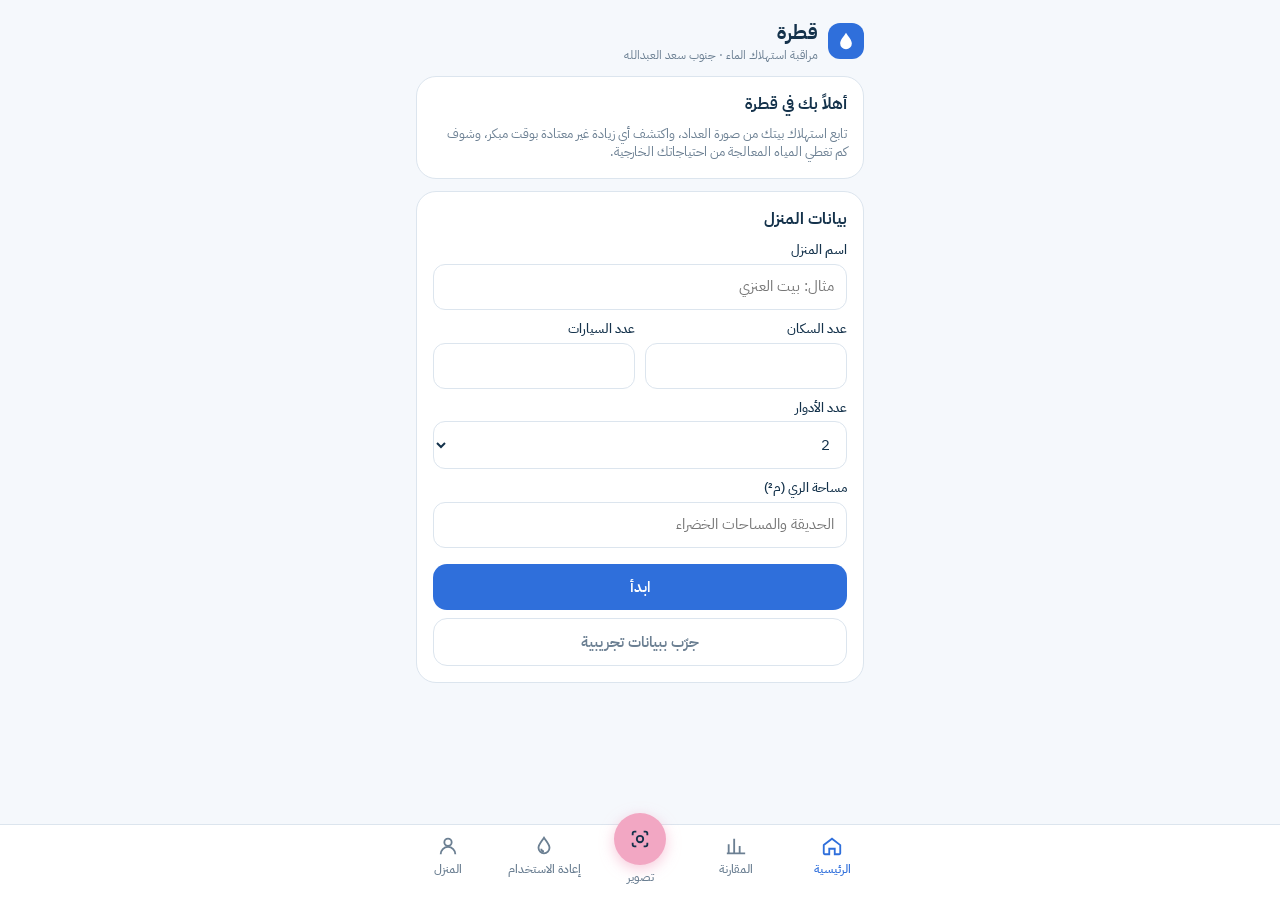
==== qatra/index.html @ 17c4e424 "Add Qatra water monitor app (Arabic, on-device meter reading) Co-Authored-By: Claude Opus 5.5 <norep" ====
<!DOCTYPE html>
<html lang="ar" dir="rtl">
<head>
<meta charset="utf-8">
<meta name="viewport" content="width=device-width, initial-scale=1, viewport-fit=cover">
<title>قطرة</title><meta name="apple-mobile-web-app-capable" content="yes"><meta name="mobile-web-app-capable" content="yes"><meta name="apple-mobile-web-app-title" content="قطرة"><meta name="apple-mobile-web-app-status-bar-style" content="default"><meta name="theme-color" content="#F5F8FC"><link rel="apple-touch-icon" href="icon.png"><link rel="icon" href="icon.png">
<link rel="preconnect" href="https://fonts.googleapis.com">
<link href="https://fonts.googleapis.com/css2?family=IBM+Plex+Sans+Arabic:wght@400;500;600;700&display=swap" rel="stylesheet">
<style>
:root{--bg:#F5F8FC;--card:#fff;--navy:#14324B;--muted:#6B7F92;--line:#DCE5EE;--blue:#2F6FDB;--cyan:#4FC3DC;--grey:#9AA6B2;--purple:#8E6BD8;--pink:#F2A7C3;--green:#3FA672;--amber:#E8913A;--red:#D9534F}
*{box-sizing:border-box;margin:0;padding:0}
body{font-family:'IBM Plex Sans Arabic',system-ui,sans-serif;background:var(--bg);color:var(--navy);font-size:15px;line-height:1.45}
h1,h2,h3,.big{font-family:'IBM Plex Sans Arabic',sans-serif;font-weight:700}
.app{max-width:480px;margin:0 auto;min-height:100vh;padding:env(safe-area-inset-top) 16px calc(96px + env(safe-area-inset-bottom))}
header{display:flex;align-items:center;gap:10px;padding:18px 0 12px}
.logo{width:36px;height:36px;border-radius:12px;background:var(--blue);display:grid;place-items:center}
header h1{font-size:20px}header small{display:block;color:var(--muted);font-weight:400;font-size:12px}
.card{background:var(--card);border:1px solid var(--line);border-radius:20px;padding:16px;margin-bottom:12px}
.card h2{font-size:16px;margin-bottom:8px}
.muted{color:var(--muted)}.small{font-size:13px}.tiny{font-size:12px}
.row{display:flex;gap:10px;align-items:center}.between{justify-content:space-between}
.grid2{display:grid;grid-template-columns:1fr 1fr;gap:10px}
.stat{background:var(--bg);border-radius:14px;padding:12px}.stat .big{font-size:22px}
label{display:block;font-size:13px;font-weight:500;margin:10px 0 4px}
input,select{width:100%;padding:11px 12px;border:1px solid var(--line);border-radius:12px;font:inherit;background:#fff;color:var(--navy)}
input:focus{outline:2px solid var(--blue);border-color:transparent}
.btn{display:inline-flex;align-items:center;justify-content:center;gap:8px;border:0;border-radius:14px;padding:12px 16px;font:600 15px 'IBM Plex Sans Arabic';cursor:pointer;background:var(--blue);color:#fff;width:100%}
.btn.sec{background:#E9F0FB;color:var(--blue)}.btn.ghost{background:transparent;color:var(--muted);border:1px solid var(--line)}
.btn.pink{background:var(--pink);color:var(--navy)}
.btn:disabled{opacity:.5;cursor:default}
.pill{display:inline-block;padding:4px 10px;border-radius:999px;font-size:12px;font-weight:600}
.dot{width:12px;height:12px;border-radius:50%;display:inline-block}
nav{position:fixed;bottom:0;left:0;right:0;background:#fff;border-top:1px solid var(--line);display:flex;justify-content:center}
nav .in{display:flex;max-width:480px;width:100%}
nav button{flex:1;border:0;background:none;padding:10px 0 calc(14px + env(safe-area-inset-bottom));font:500 12px 'IBM Plex Sans Arabic';color:var(--muted);cursor:pointer;display:flex;flex-direction:column;align-items:center;gap:3px}
nav button.on{color:var(--blue)}nav svg{width:22px;height:22px}
.scanbtn{width:52px;height:52px;margin-top:-22px;border-radius:50%;background:var(--pink);display:grid;place-items:center;box-shadow:0 4px 14px rgba(242,167,195,.6)}
.preview{width:100%;border-radius:16px;max-height:320px;object-fit:contain;background:#1F2A36}
.drop{border:2px dashed var(--line);border-radius:18px;padding:28px 16px;text-align:center;cursor:pointer;display:block}
.alert{border-radius:16px;padding:12px 14px;margin-bottom:10px;font-size:14px}
.alert.amber{background:#FDF1E4;color:#8A4B12}.alert.blue{background:#E9F0FB;color:#1D4E9E}.alert.green{background:#E6F5EC;color:#1F6B44}.alert.red{background:#FBE7E6;color:#8E2A27}
table{width:100%;border-collapse:collapse;font-size:14px}td,th{padding:8px 4px;border-bottom:1px solid var(--line);text-align:left}th{font-size:12px;color:var(--muted);font-weight:500}
.bar{height:12px;border-radius:999px;background:var(--line);overflow:hidden}.bar>i{display:block;height:100%;background:var(--purple)}
.spin{width:18px;height:18px;border:3px solid rgba(255,255,255,.4);border-top-color:#fff;border-radius:50%;animation:s 1s linear infinite}@keyframes s{to{transform:rotate(360deg)}}
.hide{display:none!important}
.modal{position:fixed;inset:0;background:rgba(20,50,75,.35);display:grid;place-items:center;padding:20px;z-index:9}
.modal .card{max-width:420px;width:100%}
.digits{font:700 34px Poppins;letter-spacing:2px}
.tag{font-size:11px;font-weight:600;color:var(--purple);background:#F1ECFB;padding:2px 8px;border-radius:999px}
</style>
</head>
<body>
<div class="app">
  <header>
    <div class="logo"><svg width="20" height="20" viewBox="0 0 24 24"><path d="M12 2C9 7 5 10.5 5 15a7 7 0 0 0 14 0c0-4.5-4-8-7-13z" fill="#fff"/></svg></div>
    <h1>قطرة<small>مراقبة استهلاك الماء · جنوب سعد العبدالله</small></h1>
    
  </header>
  <main id="view"></main>
</div>
<nav><div class="in">
  <button data-v="home"><svg viewBox="0 0 24 24" fill="none" stroke="currentColor" stroke-width="2"><path d="M3 11l9-7 9 7v9a1 1 0 0 1-1 1h-5v-6H9v6H4a1 1 0 0 1-1-1z"/></svg>الرئيسية</button>
  <button data-v="compare"><svg viewBox="0 0 24 24" fill="none" stroke="currentColor" stroke-width="2"><path d="M4 20V10M10 20V4M16 20v-8M22 20H2"/></svg>المقارنة</button>
  <button data-v="scan"><span class="scanbtn"><svg viewBox="0 0 24 24" fill="none" stroke="#14324B" stroke-width="2"><path d="M4 8V6a2 2 0 0 1 2-2h2M16 4h2a2 2 0 0 1 2 2v2M20 16v2a2 2 0 0 1-2 2h-2M8 20H6a2 2 0 0 1-2-2v-2"/><circle cx="12" cy="12" r="3.5"/></svg></span>تصوير</button>
  <button data-v="reuse"><svg viewBox="0 0 24 24" fill="none" stroke="currentColor" stroke-width="2"><path d="M12 3c-3 4.5-6 7.5-6 11a6 6 0 0 0 12 0c0-3.5-3-6.5-6-11z"/><path d="M9 15a3 3 0 0 0 3 3"/></svg>إعادة الاستخدام</button>
  <button data-v="settings"><svg viewBox="0 0 24 24" fill="none" stroke="currentColor" stroke-width="2"><circle cx="12" cy="8" r="4"/><path d="M4 21a8 8 0 0 1 16 0"/></svg>المنزل</button>
</div></nav>
<div id="modal" class="modal hide"></div>

<script>
/* ---------- state ---------- */
const DEFAULT = {
  profile:null,
  readings:[],            // {id,date:'YYYY-MM-DD',value:m3,source:'ai'|'manual',ai:number|null}
  tariff:{tiers:[]},      // [{upTo:m3|null, rate:KD per m3}] — must be confirmed from MEW
  reuse:{greyLpd:60, condLpd:20, irrLm2:5, washesWk:2, washL:150, tapsLpd:20}, // placeholders: replace with design values
  remindDay:1
};
let S = JSON.parse(JSON.stringify(DEFAULT));
let db=null, uid=null, view='home', pending=null, sampleFn=null, aiImages=false;

const $=s=>document.querySelector(s);
const esc=s=>String(s??'').replace(/[&<>"']/g,c=>({'&':'&amp;','<':'&lt;','>':'&gt;','"':'&quot;',"'":'&#39;'}[c]));
const fmt=(n,d=1)=>Number(n).toLocaleString('en-US',{maximumFractionDigits:d,minimumFractionDigits:0});
const today=()=>new Date().toISOString().slice(0,10);
const days=(a,b)=>Math.max(1,Math.round((new Date(b)-new Date(a))/864e5));
const monthName=d=>new Date(d+'T00:00').toLocaleString('ar-KW-u-nu-latn',{month:'short'});

function loadLocal(){try{const x=localStorage.getItem('qatra_ar');if(x)S=Object.assign(JSON.parse(JSON.stringify(DEFAULT)),JSON.parse(x));}catch(e){}}
let saveT=null;
function save(){
  try{localStorage.setItem('qatra_ar',JSON.stringify(S));}catch(e){}
  if(db&&uid){clearTimeout(saveT);saveT=setTimeout(()=>{db.collection('data/users/'+uid).doc('qatra').set({json:JSON.stringify(S),updated:Date.now()}).catch(()=>{});},400);}
}

/* ---------- calculations ---------- */
function sorted(){return [...S.readings].sort((a,b)=>a.date.localeCompare(b.date)||a.value-b.value);}
function periods(){
  const r=sorted(),out=[];
  for(let i=1;i<r.length;i++){const use=r[i].value-r[i-1].value,d=days(r[i-1].date,r[i].date);
    out.push({from:r[i-1].date,to:r[i].date,use,days:d,lpd:use*1000/d});}
  return out;
}
function monthly(){
  const m={};for(const p of periods()){const k=p.to.slice(0,7);m[k]=(m[k]||0)+p.use;}
  return Object.entries(m).sort().map(([k,v])=>({month:k,use:v}));
}
function status(){
  const p=periods();if(p.length<2)return {c:'grey',label:'أضف قراءات أكثر',col:'var(--grey)'};
  const last=p[p.length-1],prev=p.slice(0,-1),avg=prev.reduce((s,x)=>s+x.lpd,0)/prev.length;
  const ratio=last.lpd/avg;
  if(ratio<=1.1)return {c:'green',label:'طبيعي',col:'var(--green)',ratio,avg,last};
  if(ratio<=1.3)return {c:'amber',label:'أعلى من المعتاد',col:'var(--amber)',ratio,avg,last};
  return {c:'red',label:'زيادة غير معتادة',col:'var(--red)',ratio,avg,last};
}
function bill(m3){
  const t=S.tariff.tiers.filter(x=>x.rate>0);if(!t.length||!(m3>0))return null;
  let left=m3,prevCap=0,total=0;
  for(const x of t){const cap=x.upTo>0?x.upTo:Infinity,band=Math.min(left,cap-prevCap);if(band>0){total+=band*x.rate;left-=band;}prevCap=cap;if(left<=0)break;}
  return total;
}
function reuseCalc(){
  const p=S.profile||{},R=S.reuse,res=+p.residents||0,area=+p.irrArea||0,cars=+p.cars||0;
  const supply=res*R.greyLpd+R.condLpd;
  const irr=area*R.irrLm2, wash=cars*R.washesWk*R.washL/7, taps=R.tapsLpd;
  const demand=irr+wash+taps;
  return {supply,irr,wash,taps,demand,share:demand?Math.min(1,supply/demand):0};
}

/* ---------- views ---------- */
function render(){
  document.querySelectorAll('nav button').forEach(b=>b.classList.toggle('on',b.dataset.v===view));
  if(!S.profile&&view!=='settings'){view='onboard';}
  ({onboard,home,history,scan,reuse,settings,compare})[view]();
  window.scrollTo(0,0);
}
function go(v){view=v;render();}

function onboard(){
  $('#view').innerHTML=`
  <div class="card"><h2>أهلاً بك في قطرة</h2>
  <p class="muted small">تابع استهلاك بيتك من صورة العداد، واكتشف أي زيادة غير معتادة بوقت مبكر، وشوف كم تغطي المياه المعالجة من احتياجاتك الخارجية.</p></div>
  <form class="card" id="f"><h2>بيانات المنزل</h2>${profileFields({})}
  <button class="btn" style="margin-top:16px">ابدأ</button>
  <button type="button" class="btn ghost" id="demo" style="margin-top:8px">جرّب ببيانات تجريبية</button></form>`;
  $('#f').onsubmit=e=>{e.preventDefault();S.profile=readProfile();save();go('home');};
  $('#demo').onclick=loadDemo;
}
function profileFields(p){return `
  <label>اسم المنزل</label><input name="name" value="${esc(p.name||'')}" placeholder="مثال: بيت العنزي" required>
  <div class="grid2"><div><label>عدد السكان</label><input name="residents" type="number" min="1" value="${esc(p.residents||'')}" required></div>
  <div><label>عدد السيارات</label><input name="cars" type="number" min="0" value="${esc(p.cars??'')}"></div></div>
  <label>عدد الأدوار</label><select name="floors">${[1,2,3,4].map(n=>`<option value="${n}" ${(+p.floors||2)===n?'selected':''}>${n===4?'4 أو أكثر':n}</option>`).join('')}</select>
  <label>مساحة الري (م²)</label><input name="irrArea" type="number" min="0" value="${esc(p.irrArea||'')}" placeholder="الحديقة والمساحات الخضراء">`;}
function readProfile(){const f=new FormData($('#f'));return {name:f.get('name').trim(),residents:+f.get('residents')||1,cars:+f.get('cars')||0,irrArea:+f.get('irrArea')||0,floors:+f.get('floors')||2};}

function chart(data){
  if(!data.length)return '<p class="muted small">لا توجد بيانات شهرية بعد.</p>';
  const d=data.slice(-6),max=Math.max(...d.map(x=>x.use))*1.15||1,W=320,H=150,bw=W/d.length;
  const st=status();
  return `<svg viewBox="0 0 ${W} ${H+28}" width="100%">${d.map((x,i)=>{const h=Math.max(2,x.use/max*H),last=i===d.length-1;
    return `<rect x="${i*bw+bw*.2}" y="${H-h}" width="${bw*.6}" height="${h}" rx="7" fill="${last&&st.col?st.col:'#9DBAEB'}"/>
    <text x="${i*bw+bw/2}" y="${H-h-6}" font-size="11" text-anchor="middle" fill="#14324B" font-family="Inter">${fmt(x.use,1)}</text>
    <text x="${i*bw+bw/2}" y="${H+18}" font-size="11" text-anchor="middle" fill="#6B7F92" font-family="IBM Plex Sans Arabic">${monthName(x.month+'-01')}</text>`}).join('')}</svg>`;
}

function alerts(){
  const out=[],st=status(),r=sorted();
  if(st.c==='red'||st.c==='amber')out.push(`<div class="alert ${st.c==='red'?'red':'amber'}"><b>${st.label}:</b> معدل آخر فترة ${fmt(st.last.lpd,0)} لتر/يوم، أعلى بـ ${fmt((st.ratio-1)*100,0)}% من معدلك المعتاد ${fmt(st.avg,0)} لتر/يوم. هذا ممكن يدل على تسريب لكنه لا يؤكده. افحص الحنفيات والتانكي وخط الحديقة.</div>`);
  if(r.length){const d=days(r[r.length-1].date,today());if(d>=30)out.push(`<div class="alert blue"><b>تذكير شهري:</b> آخر قراءة كانت قبل ${d} يوم. صوّر العداد عشان تستمر المتابعة.</div>`);}
  else out.push(`<div class="alert blue"><b>أول خطوة:</b> صوّر العداد لتسجيل قراءة البداية.</div>`);
  return out.join('');
}

function home(){
  const p=periods(),st=status(),m=monthly(),lastM=m[m.length-1],b=lastM?bill(lastM.use):null,res=S.profile.residents||1;
  const last=p[p.length-1];
  $('#view').innerHTML=`
  <p class="muted small" style="margin-bottom:8px">مرحباً، ${esc(S.profile.name)}</p>
  ${alerts()}
  <div class="card"><div class="row between"><h2>الفترة الحالية</h2><span class="pill" style="background:${st.col}22;color:${st.col}"><span class="dot" style="background:${st.col};width:8px;height:8px;margin-inline-end:6px"></span>${st.label}</span></div>
  <div class="grid2" style="margin-top:6px">
    <div class="stat"><div class="tiny muted">الاستهلاك</div><div class="big">${last?fmt(last.use,2):'–'} <span class="small">م³</span></div><div class="tiny muted">${last?last.days+' يوم':'يحتاج قراءتين'}</div></div>
    <div class="stat"><div class="tiny muted">للشخص / يوم</div><div class="big">${last?fmt(last.lpd/res,0):'–'} <span class="small">لتر</span></div><div class="tiny muted">${res} أفراد</div></div>
  </div></div>
  <div class="card"><h2>الاستهلاك الشهري (م³)</h2>${chart(m)}</div>
  <div class="card"><div class="row between"><h2>الفاتورة التقديرية</h2><span class="tag">تقديري</span></div>
  ${b!=null?`<div class="big" style="font-size:26px">${fmt(b,3)} د.ك</div><p class="tiny muted">لـ ${fmt(lastM.use,2)} م³ في ${monthName(lastM.month+'-01')}، حسب التعرفة اللي أدخلتها. الفاتورة الرسمية تصدر من وزارة الكهرباء والماء.</p>`
  :`<p class="small muted">أضف تعرفة وزارة الكهرباء والماء من صفحة المنزل عشان تشوف التقدير.</p>`}</div>
  ${compareCard()}
  <button class="btn pink" onclick="go('scan')">صوّر العداد</button>
  <button class="btn ghost" style="margin-top:8px" onclick="go('history')">كل القراءات</button>`;
}

/* ---------- comparison with similar homes ----------
   PEER DATA IS SIMULATED until real data (MEW records or app users) is connected.
   Replace peerHomes() with the real dataset: [{residents, floors, lpd}] (household litres/day). */
function rng(seed){let s=seed>>>0;return()=>{s=(s*1664525+1013904223)>>>0;return s/4294967296;};}
let _peers=null;
function peerHomes(){
  if(_peers)return _peers;const r=rng(2027),out=[];
  for(let res=1;res<=14;res++)for(let fl=1;fl<=4;fl++)for(let i=0;i<30;i++){
    const base=180+150*res+110*(fl-1);const z=Math.sqrt(-2*Math.log(r()+1e-9))*Math.cos(2*Math.PI*r());
    out.push({residents:res,floors:fl,lpd:base*Math.exp(0.28*z)});}
  return _peers=out;
}
function pctOf(arr,v){return arr.filter(x=>x<v).length/arr.length*100;}
function median(a){const s=[...a].sort((x,y)=>x-y);return s[Math.floor(s.length/2)];}
function compareData(){
  const p=periods();if(p.length<1)return null;
  const me=p[p.length-1].lpd,res=+S.profile.residents||1,fl=Math.min(4,+S.profile.floors||2);
  const resBand=x=>Math.abs(x.residents-res)<=(res>=8?1:0);
  const sim=peerHomes().filter(x=>resBand(x)&&x.floors===fl).map(x=>x.lpd);
  const all=peerHomes().map(x=>x.lpd);
  const pS=pctOf(sim,me),pA=pctOf(all,me),med=median(sim);
  let verdict,tone,why;
  if(pS<=60){tone='green';verdict='طبيعي لبيت مثل بيتك';
    why=pA>70?'استهلاككم يبين عالي بس بسبب عدد الأفراد والأدوار. مقارنة ببيوت بنفس حجمكم، أنتم ضمن الطبيعي.':'استهلاككم متماشي مع البيوت المشابهة.';}
  else if(pS<=85){tone='amber';verdict='أعلى شوي من البيوت المشابهة';why='البيوت اللي بنفس عدد الأفراد والأدوار تستهلك أقل بشوي. تغييرات بسيطة بالعادات أو أجهزة توفير تسد الفرق.';}
  else{tone='red';verdict='أعلى من أغلب البيوت المشابهة';why='عدد الأفراد ما يفسر هالشي: أغلب البيوت مثل بيتك تستهلك أقل. الزيادة غالباً من العادات أو الاستخدام الخارجي أو تسريب.';}
  return {me,res,fl,sim,all,pS,pA,med,verdict,tone,why,perPerson:me/res,medPerPerson:med/res};
}
function compareCard(){
  const c=compareData();
  if(!c)return `<div class="card"><h2>مقارنة بالبيوت المشابهة</h2><p class="small muted">أضف قراءتين عشان تقارن ببيوت مثل بيتك.</p></div>`;
  const col={green:'var(--green)',amber:'var(--amber)',red:'var(--red)'}[c.tone];
  return `<div class="card" onclick="go('compare')" style="cursor:pointer"><div class="row between"><h2>مقارنة بالبيوت المشابهة</h2><span class="tiny muted">‹</span></div>
  <div class="row" style="gap:12px"><div class="big" style="font-size:30px;color:${col}">${fmt(c.pS,0)}<span class="small">%</span></div>
  <div class="small"><b>${c.verdict}</b><br><span class="muted">ترتيبك المئوي بين بيوت فيها ${c.res} أفراد · ${c.fl===4?'4+':c.fl} أدوار</span></div></div></div>`;
}

const TIPS=[
 {k:'leak',t:'اختبار التسريب بالليل',d:'اقرأ العداد بعد ما ينام الكل، ومرة ثانية قبل ما أحد يستخدم الماي. إذا الرقم تغير، فيه تسريب بمكان ما.',dev:false,eff:'مجاني',save:'عالي إذا فيه تسريب'},
 {k:'leak',t:'اختبار الصبغة للسيفون',d:'حط كم قطرة صبغة طعام بخزان السيفون وانتظر 15 دقيقة بدون ما تسحب. إذا طلع لون بالكرسي، معناه السدادة تسرب.',dev:false,eff:'مجاني',save:'عالي إذا فيه تسريب'},
 {k:'leak',t:'افحص عوامة التانكي',d:'إذا العوامة علقت، التانكي اللي فوق السطح يفيض بدون ما تحس. شوف إذا فيه ماي يطلع من ماسورة الفائض أو السطح مبلول.',dev:false,eff:'مجاني',save:'عالي إذا فيه تسريب'},
 {k:'toilet',t:'بالون السيفون',d:'كيس أو قنينة مليانة داخل خزان السيفون تقلل كمية الماي بكل سحبة. لا تستخدم طابوق لأنه يتفتت.',dev:true,eff:'رخيص جداً',save:'متوسط'},
 {k:'toilet',t:'طقم السيفون بدفعتين',d:'يحوّل السيفون الحالي لزرين: نص دفعة ودفعة كاملة.',dev:true,eff:'رخيص',save:'متوسط إلى عالي'},
 {k:'tap',t:'مرشد الحنفيات (Aerator)',d:'ينركب على حنفيات المطبخ والحمام ويخلط الهوا مع الماي، فتحس بنفس قوة الماي بكمية أقل.',dev:true,eff:'رخيص',save:'متوسط'},
 {k:'shower',t:'دش موفر',d:'يعطي رشة قوية بتدفق أقل. ويفرق أكثر لو قصرت وقت الشاور.',dev:true,eff:'رخيص',save:'عالي'},
 {k:'outdoor',t:'ري بالتنقيط مع مؤقت',d:'يسقي الجذور مباشرة. شغله الصبح بدري أو بعد المغرب عشان يقل التبخر بحر الكويت.',dev:true,eff:'تكلفة متوسطة',save:'عالي'},
 {k:'car',t:'غسيل السيارة بالسطل',d:'الهوز يظل شغال طول الغسلة. السطل والإسفنجة، أو الماي المعالج من شبكة إعادة الاستخدام، يوفر أغلبه.',dev:false,eff:'مجاني',save:'متوسط'},
 {k:'laundry',t:'شغّل الغسالة وهي مليانة',d:'شغّل غسالة الملابس والصحون بس لما تكون مليانة، وعلى البرنامج الاقتصادي.',dev:false,eff:'مجاني',save:'منخفض إلى متوسط'},
 {k:'outdoor',t:'استخدم ماي المكيف للزرع',d:'جمّع الماي اللي ينزل من المكيف بوعاء واسقي فيه الزرع بدال ما يروح.',dev:false,eff:'مجاني',save:'منخفض إلى متوسط'},
];
function tipOrder(c){
  const r=reuseCalc(),pr={leak:5,toilet:3,shower:3,tap:2,outdoor:2,car:1,laundry:1};
  if(c&&c.tone==='red'){pr.leak=10;}else if(c&&c.tone==='green'){pr.leak=1;}
  if(r.irr>r.demand*0.5&&r.irr>0)pr.outdoor=6;
  if(!(+S.profile.cars))pr.car=-99;
  if(!(+S.profile.irrArea))pr.outdoor=Math.min(pr.outdoor,0);
  return TIPS.filter(t=>pr[t.k]>-50).sort((a,b)=>pr[b.k]-pr[a.k]);
}

function compare(){
  const c=compareData();
  if(!c){$('#view').innerHTML=`<div class="card"><h2>المقارنة</h2><p class="small muted">صوّر العداد مرتين (مثلاً بداية الشهر ونهايته) عشان تشوف بيتك مقارنة ببيوت مثله.</p></div>${tipsHtml(null)}`;return;}
  const col={green:'var(--green)',amber:'var(--amber)',red:'var(--red)'}[c.tone];
  const lo=Math.min(...c.sim,c.me)*0.9,hi=Math.max(...c.sim,c.me)*1.05,X=v=>20+(v-lo)/(hi-lo)*300;
  const dots=c.sim.map((v,i)=>`<circle cx="${X(v)}" cy="${40+(i%5)*9}" r="4" fill="#B9C7D4"/>`).join('');
  $('#view').innerHTML=`
  <div class="card"><h2>بيوت مثل بيتك</h2>
  <p class="tiny muted">${c.res} أفراد · ${c.fl===4?'4 أو أكثر':c.fl} أدوار · ${c.sim.length} بيت</p>
  <svg viewBox="0 0 340 120" width="100%">${dots}
   <line x1="${X(c.med)}" y1="28" x2="${X(c.med)}" y2="92" stroke="#14324B" stroke-width="2" stroke-dasharray="4 3"/>
   <text x="${X(c.med)}" y="108" font-size="10" text-anchor="middle" fill="#6B7F92" font-family="IBM Plex Sans Arabic">المعتاد ${fmt(c.med,0)} لتر/يوم</text>
   <circle cx="${X(c.me)}" cy="58" r="9" fill="${col}" stroke="#fff" stroke-width="3"/>
   <text x="${X(c.me)}" y="20" font-size="11" text-anchor="middle" fill="#14324B" font-weight="600" font-family="IBM Plex Sans Arabic">أنت ${fmt(c.me,0)}</text></svg>
  <div class="alert ${c.tone==='green'?'green':c.tone==='amber'?'amber':'red'}" style="margin-top:6px"><b>${c.verdict}.</b> ${c.why}</div>
  <div class="grid2">
   <div class="stat"><div class="tiny muted">بيتك</div><div class="big">${fmt(c.me,0)} <span class="small">لتر/يوم</span></div><div class="tiny muted">${fmt(c.perPerson,0)} لتر للشخص</div></div>
   <div class="stat"><div class="tiny muted">البيت المشابه المعتاد</div><div class="big">${fmt(c.med,0)} <span class="small">لتر/يوم</span></div><div class="tiny muted">${fmt(c.medPerPerson,0)} لتر للشخص</div></div>
  </div>
  <div class="row between small" style="margin-top:12px"><span>بين البيوت المشابهة</span><b>أعلى من ${fmt(c.pS,0)}% منها</b></div>
  <div class="row between small" style="margin-top:4px"><span>بين كل البيوت</span><b>أعلى من ${fmt(c.pA,0)}% منها</b></div>
  <p class="tiny muted" style="margin-top:10px">بيانات المقارنة تجريبية (محاكاة) لهذا النموذج. النسخة النهائية بتعتمد على سجلات حقيقية.</p></div>
  ${tipsHtml(c)}`;
}
function tipsHtml(c){
  return `<div class="card"><h2>شلون تقلل استهلاكك</h2><p class="tiny muted" style="margin-bottom:6px">مرتبة حسب بيتك.</p>
  ${tipOrder(c).map(t=>`<div style="padding:10px 0;border-top:1px solid var(--line)"><div class="row between"><b class="small">${t.t}</b>${t.dev?'<span class="tag">جهاز</span>':''}</div>
  <div class="small muted" style="margin:3px 0">${t.d}</div><div class="tiny muted">التكلفة: ${t.eff} · التوفير: ${t.save}</div></div>`).join('')}</div>`;
}

function history(){
  const r=sorted().reverse();
  $('#view').innerHTML=`<div class="card"><h2>القراءات</h2>
  ${r.length?`<table><tr><th>التاريخ</th><th>القراءة (م³)</th><th>المصدر</th><th></th></tr>${r.map(x=>`<tr><td>${x.date}</td><td><b>${fmt(x.value,3)}</b></td><td class="tiny">${x.source==='ai'?(x.ai!=null&&x.ai!==x.value?'قراءة تلقائية، معدّلة':'قراءة تلقائية'):'يدوي'}</td><td><button class="btn ghost" style="padding:4px 8px;width:auto;font-size:12px" onclick="delR('${x.id}')">✕</button></td></tr>`).join('')}</table>`:'<p class="muted small">لا توجد قراءات بعد.</p>'}</div>
  <div class="card"><h2>الفترات</h2>${periods().reverse().map(p=>`<div class="row between small" style="padding:6px 0;border-bottom:1px solid var(--line)"><span>${p.from} ← ${p.to}</span><b>${fmt(p.use,2)} م³ · ${fmt(p.lpd,0)} لتر/يوم</b></div>`).join('')||'<p class="muted small">يحتاج قراءتين على الأقل.</p>'}</div>
  <button class="btn sec" onclick="manual()">أضف قراءة يدوياً</button>`;
}
function delR(id){S.readings=S.readings.filter(x=>x.id!==id);save();render();}

function scan(){
  $('#view').innerHTML=`<div class="card"><h2>صوّر العداد</h2>
  <p class="muted small" style="margin-bottom:12px">صوّر نافذة أرقام العداد بشكل واضح ومستقيم وبإضاءة زينة.</p>
  <label class="drop" for="ph"><svg width="40" height="40" viewBox="0 0 24 24" fill="none" stroke="#2F6FDB" stroke-width="1.8"><path d="M4 8V6a2 2 0 0 1 2-2h2M16 4h2a2 2 0 0 1 2 2v2M20 16v2a2 2 0 0 1-2 2h-2M8 20H6a2 2 0 0 1-2-2v-2"/><circle cx="12" cy="12" r="3.5"/></svg>
  <div style="font-weight:600;margin-top:6px">صوّر أو ارفع صورة</div><div class="tiny muted">JPG أو PNG</div></label>
  <input id="ph" type="file" accept="image/*" capture="environment" class="hide">
  <div id="pv" class="hide" style="margin-top:12px">
   <p class="small" style="margin-bottom:6px"><b>حدد الأرقام:</b> اسحب المربع على أرقام العداد بس.</p>
   <div id="cropWrap" style="position:relative;touch-action:none;border-radius:16px;overflow:hidden;background:#1F2A36">
    <canvas id="cv" style="display:block;width:100%"></canvas>
    <div id="box" style="position:absolute;border:3px solid #F2A7C3;border-radius:8px;box-shadow:0 0 0 2000px rgba(0,0,0,.45)"></div>
   </div>
   <button id="read" class="btn" style="margin-top:12px">اقرأ الأرقام</button>
   <p id="aiNote" class="tiny muted" style="margin-top:6px">القراءة تصير على جهازك، والصورة ما تطلع منه.</p></div>
  <div id="res"></div></div>
  <button class="btn ghost" onclick="manual()">أدخل القراءة يدوياً</button>`;
  $('#ph').onchange=async e=>{const f=e.target.files[0];if(!f)return;await loadImg(f);$('#pv').classList.remove('hide');$('#res').innerHTML='';};
  $('#read').onclick=readOCR;
}
let IMG=null,BOX=null;
function loadImg(file){return new Promise(ok=>{const im=new Image();im.onload=()=>{
  const k=Math.min(1,1600/Math.max(im.width,im.height)),c=$('#cv');c.width=Math.round(im.width*k);c.height=Math.round(im.height*k);
  c.getContext('2d').drawImage(im,0,0,c.width,c.height);IMG=c;
  BOX={x:.15,y:.38,w:.7,h:.2};drawBox();bindCrop();ok();};im.onerror=()=>ok();im.src=URL.createObjectURL(file);});}
function drawBox(){const b=$('#box');b.style.left=BOX.x*100+'%';b.style.top=BOX.y*100+'%';b.style.width=BOX.w*100+'%';b.style.height=BOX.h*100+'%';}
function bindCrop(){
  const w=$('#cropWrap');let st=null;
  const pt=e=>{const r=w.getBoundingClientRect();return {x:Math.min(1,Math.max(0,(e.clientX-r.left)/r.width)),y:Math.min(1,Math.max(0,(e.clientY-r.top)/r.height))};};
  w.onpointerdown=e=>{w.setPointerCapture(e.pointerId);st=pt(e);};
  w.onpointermove=e=>{if(!st)return;const p=pt(e);const x=Math.min(st.x,p.x),y=Math.min(st.y,p.y),ww=Math.abs(p.x-st.x),hh=Math.abs(p.y-st.y);
    if(ww>.04&&hh>.03){BOX={x,y,w:ww,h:hh};drawBox();}};
  w.onpointerup=()=>{st=null;};
}
function cropCanvas(invert){
  const sx=BOX.x*IMG.width,sy=BOX.y*IMG.height,sw=BOX.w*IMG.width,sh=BOX.h*IMG.height;
  const scale=Math.max(1,140/sh),c=document.createElement('canvas');c.width=Math.round(sw*scale)+40;c.height=Math.round(sh*scale)+40;
  const g=c.getContext('2d');g.fillStyle='#fff';g.fillRect(0,0,c.width,c.height);g.drawImage(IMG,sx,sy,sw,sh,20,20,sw*scale,sh*scale);
  const d=g.getImageData(0,0,c.width,c.height),p=d.data,hist=new Array(256).fill(0),gray=new Uint8Array(p.length/4);
  for(let i=0;i<gray.length;i++){const v=Math.round(.299*p[i*4]+.587*p[i*4+1]+.114*p[i*4+2]);gray[i]=v;hist[v]++;}
  let sum=0;for(let i=0;i<256;i++)sum+=i*hist[i];let sB=0,wB=0,best=0,th=128;
  for(let i=0;i<256;i++){wB+=hist[i];if(!wB)continue;const wF=gray.length-wB;if(!wF)break;sB+=i*hist[i];const mB=sB/wB,mF=(sum-sB)/wF,v=wB*wF*(mB-mF)**2;if(v>best){best=v;th=i;}}
  for(let i=0;i<gray.length;i++){let v=gray[i]>th?255:0;if(invert)v=255-v;p[i*4]=p[i*4+1]=p[i*4+2]=v;}
  g.putImageData(d,0,0);return c;
}
let tessLoading=null;
function loadTess(){if(window.Tesseract)return Promise.resolve();if(tessLoading)return tessLoading;
  tessLoading=new Promise((ok,no)=>{const sc=document.createElement('script');sc.src='https://cdn.jsdelivr.net/npm/tesseract.js@5/dist/tesseract.min.js';sc.onload=ok;sc.onerror=no;document.head.appendChild(sc);});return tessLoading;}
let worker=null;
async function getWorker(){await loadTess();if(worker)return worker;
  worker=await Tesseract.createWorker('eng');await worker.setParameters({tessedit_char_whitelist:'0123456789',tessedit_pageseg_mode:'7'});return worker;}
function placeDecimal(digits){
  const prev=sorted().slice(-1)[0];const n=digits.length;if(!n)return null;
  const opts=[];for(let k=0;k<=Math.min(3,n-1);k++)opts.push(parseInt(digits,10)/Math.pow(10,k));
  if(prev){const ok=opts.filter(v=>v>=prev.value-0.001);if(ok.length)return ok.reduce((a,b)=>Math.abs(a-prev.value)<Math.abs(b-prev.value)?a:b);}
  return n>5?parseInt(digits.slice(0,5),10)+parseInt(digits.slice(5),10)/Math.pow(10,n-5):parseInt(digits,10);
}
async function readOCR(){
  if(!IMG)return;const b=$('#read');b.disabled=true;b.innerHTML='<span class="spin"></span> جاري قراءة الأرقام…';
  try{
    const w=await getWorker();let best=null;
    for(const inv of [false,true]){const r=await w.recognize(cropCanvas(inv));const digits=(r.data.text||'').replace(/\D/g,'');
      const conf=(r.data.confidence||0)/100;if(digits.length>=3&&(!best||conf>best.conf))best={digits,conf};}
    if(!best){confirmBox(null,{note:'ما قدرنا نقرأ الأرقام. قرّب المربع على الأرقام بس، أو جرّب صورة أوضح.'});return;}
    confirmBox({reading:placeDecimal(best.digits),digits_seen:best.digits,confidence:best.conf});
  }catch(e){confirmBox(null,{note:'ما قدرنا نشغّل القراءة. تأكد إنك متصل بالإنترنت أول مرة، أو اكتب الرقم.'});}
  finally{b.disabled=false;b.textContent='اقرأ الأرقام';}
}

function confirmBox(v,o={}){
  const ok=v&&typeof v.reading==='number'&&isFinite(v.reading);
  const low=ok&&(v.confidence??0)<0.6;
  const prev=sorted().slice(-1)[0];
  const back=ok&&prev&&v.reading<prev.value;
  $('#res').innerHTML=`<div style="margin-top:14px;border-top:1px solid var(--line);padding-top:14px">
  ${ok?`<div class="tiny muted">القراءة</div><div class="digits">${fmt(v.reading,3)} <span class="small">م³</span></div>
  <div class="tiny muted">الأرقام المقروءة: ${esc(v.digits_seen||'')} · الثقة ${fmt((v.confidence||0)*100,0)}%</div>`:''}
  ${low||back?`<div class="alert amber" style="margin-top:10px">${back?'هذي القراءة أقل من آخر قراءة. ':''}تأكد من الرقم زين.${low?' إذا مو متأكد، بينطلب قراءة من موظف (محاكاة).':''}</div>`:''}
  ${!ok?`<div class="alert amber">${esc(o.note||'ما قدرنا نقرأ الأرقام.')}</div>`:''}
  <label>أكّد القراءة أو عدّلها (م³)</label><input id="val" type="number" step="0.001" inputmode="decimal" value="${ok?v.reading:''}">
  <label>التاريخ</label><input id="dt" type="date" value="${today()}">
  <button class="btn" style="margin-top:12px" id="sv">احفظ القراءة</button>
  ${!ok||low?`<button class="btn ghost" style="margin-top:8px" id="ref">اطلب قراءة من موظف (محاكاة)</button>`:''}</div>`;
  $('#sv').onclick=()=>{const val=parseFloat($('#val').value);if(!(val>=0))return $('#val').focus();
    S.readings.push({id:Math.random().toString(36).slice(2,9),date:$('#dt').value||today(),value:val,source:ok?'ai':'manual',ai:ok?v.reading:null});save();toast('تم حفظ القراءة');go('home');};
  const r=$('#ref');if(r)r.onclick=()=>toast('محاكاة: تم طلب قراءة من موظف الوزارة.');
}

function manual(){view='scan';scan();confirmBox(null,{note:'أدخل الرقم الظاهر على العداد.'});}

function reuse(){
  const c=reuseCalc(),R=S.reuse,p=S.profile;
  const row=(n,v,col)=>`<div class="row between small" style="margin:6px 0"><span><span class="dot" style="background:${col};width:9px;height:9px;margin-inline-end:6px"></span>${n}</span><b>${fmt(v,0)} لتر/يوم</b></div>`;
  $('#view').innerHTML=`<div class="card"><h2>مخطط إعادة الاستخدام</h2>
  <p class="muted small">كم تغطي المياه الرمادية المعالجة وماي المكيف من احتياجاتك الخارجية.</p>
  <div style="margin:14px 0 6px" class="row between"><span class="small">تغطيها المياه المعالجة</span><b class="big" style="font-size:24px;color:var(--purple)">${fmt(c.share*100,0)}%</b></div>
  <div class="bar"><i style="width:${c.share*100}%"></i></div>
  <div class="grid2" style="margin-top:12px"><div class="stat"><div class="tiny muted">المياه المعالجة المتوفرة</div><div class="big">${fmt(c.supply,0)} <span class="small">لتر/يوم</span></div></div>
  <div class="stat"><div class="tiny muted">الاحتياج الخارجي</div><div class="big">${fmt(c.demand,0)} <span class="small">لتر/يوم</span></div></div></div>
  <div style="margin-top:12px">${row('الري · '+fmt(p.irrArea,0)+' م²',c.irr,'var(--green)')}${row('غسيل السيارات · '+p.cars+' سيارة',c.wash,'var(--pink)')}${row('الحنفيات الخارجية',c.taps,'var(--grey)')}</div>
  ${c.supply>c.demand?`<div class="alert green" style="margin-top:8px">المياه المعالجة تغطي كل الاستخدام الخارجي، ويزيد عنها تقريباً ${fmt(c.supply-c.demand,0)} لتر/يوم.</div>`:''}</div>
  <form class="card" id="rf"><div class="row between"><h2>الافتراضات</h2><span class="tag">قيم مؤقتة</span></div>
  <p class="tiny muted">استبدلها بقيم التصميم.</p>
  <div class="grid2">
  ${[['greyLpd','المياه الرمادية (لتر/شخص/يوم)'],['condLpd','ماي المكيف (لتر/يوم)'],['irrLm2','الري (لتر/م²/يوم)'],['washesWk','غسلات السيارة بالأسبوع'],['washL','ماي الغسلة (لتر)'],['tapsLpd','الحنفيات الخارجية (لتر/يوم)']].map(([k,n])=>`<div><label>${n}</label><input name="${k}" type="number" step="any" min="0" value="${R[k]}"></div>`).join('')}
  </div></form>`;
  $('#rf').oninput=()=>{const f=new FormData($('#rf'));for(const[k,v]of f)S.reuse[k]=+v||0;save();clearTimeout(window._rt);window._rt=setTimeout(()=>{const y=scrollY;reuse();scrollTo(0,y);},600);};
}

function settings(){
  const p=S.profile||{},t=S.tariff.tiers.length?S.tariff.tiers:[{upTo:'',rate:''}];
  $('#view').innerHTML=`<form class="card" id="f"><h2>المنزل</h2>${profileFields(p)}<button class="btn" style="margin-top:14px">حفظ</button></form>
  <form class="card" id="tf"><div class="row between"><h2>تعرفة الماء</h2><span class="tag">تأكد من الوزارة</span></div>
  <p class="tiny muted">أدخل تعرفة وزارة الكهرباء والماء. اترك خانة "إلى" فاضية بآخر شريحة.</p>
  <div id="tiers">${t.map((x,i)=>tierRow(x,i)).join('')}</div>
  <div class="row" style="margin-top:10px"><button type="button" class="btn sec" id="addT">أضف شريحة</button><button class="btn">احفظ التعرفة</button></div></form>
  <div class="card"><h2>البيانات</h2><div class="row"><button class="btn sec" id="demo">حمّل بيانات تجريبية</button><button class="btn ghost" id="clr">امسح الكل</button></div></div>`;
  $('#f').onsubmit=e=>{e.preventDefault();S.profile=readProfile();save();toast('تم الحفظ');go('home');};
  $('#addT').onclick=()=>{const n=document.querySelectorAll('.tier').length;$('#tiers').insertAdjacentHTML('beforeend',tierRow({upTo:'',rate:''},n));};
  $('#tf').onsubmit=e=>{e.preventDefault();S.tariff.tiers=[...document.querySelectorAll('.tier')].map(r=>({upTo:parseFloat(r.querySelector('[name=u]').value)||null,rate:parseFloat(r.querySelector('[name=r]').value)||0})).filter(x=>x.rate>0);save();toast('تم حفظ التعرفة');};
  $('#demo').onclick=loadDemo;
  $('#clr').onclick=()=>ask('تبي تمسح كل القراءات والإعدادات بهذا الحساب؟',()=>{S=JSON.parse(JSON.stringify(DEFAULT));save();go('onboard');});
}
function tierRow(x,i){return `<div class="grid2 tier"><div><label>شريحة ${i+1}: إلى (م³)</label><input name="u" type="number" step="any" value="${x.upTo??''}" placeholder="بدون حد"></div><div><label>السعر (د.ك لكل م³)</label><input name="r" type="number" step="any" value="${x.rate||''}"></div></div>`;}

function loadDemo(){
  const base=4700,uses=[31,34,29,33,30,46],d=new Date();d.setDate(d.getDate()-5);
  const r=[];let v=base;const dates=[];for(let i=uses.length;i>=0;i--){const x=new Date(d);x.setMonth(d.getMonth()-i);dates.push(x.toISOString().slice(0,10));}
  r.push({id:'d0',date:dates[0],value:v,source:'manual',ai:null});
  uses.forEach((u,i)=>{v+=u+Math.round(Math.random()*400)/1000;r.push({id:'d'+(i+1),date:dates[i+1],value:+v.toFixed(3),source:'ai',ai:+v.toFixed(3)});});
  S.profile=S.profile||{name:'بيت تجريبي',residents:6,cars:2,irrArea:80,floors:2};S.readings=r;save();toast('تم تحميل البيانات التجريبية');go('home');
}

function toast(m){const t=document.createElement('div');t.textContent=m;t.style.cssText='position:fixed;left:50%;bottom:90px;transform:translateX(-50%);background:#14324B;color:#fff;padding:10px 16px;border-radius:12px;font-size:14px;z-index:10';document.body.appendChild(t);setTimeout(()=>t.remove(),2200);}
function ask(q,yes){const m=$('#modal');m.innerHTML=`<div class="card"><p style="margin-bottom:14px">${esc(q)}</p><div class="row"><button class="btn ghost" id="no">إلغاء</button><button class="btn" id="yes" style="background:var(--red)">امسح</button></div></div>`;m.classList.remove('hide');$('#no').onclick=()=>m.classList.add('hide');$('#yes').onclick=()=>{m.classList.add('hide');yes();};}

document.querySelectorAll('nav button').forEach(b=>b.onclick=()=>{if(!S.profile)return;go(b.dataset.v);});

/* ---------- boot ---------- */
loadLocal();render();

</script>
</body>
</html>
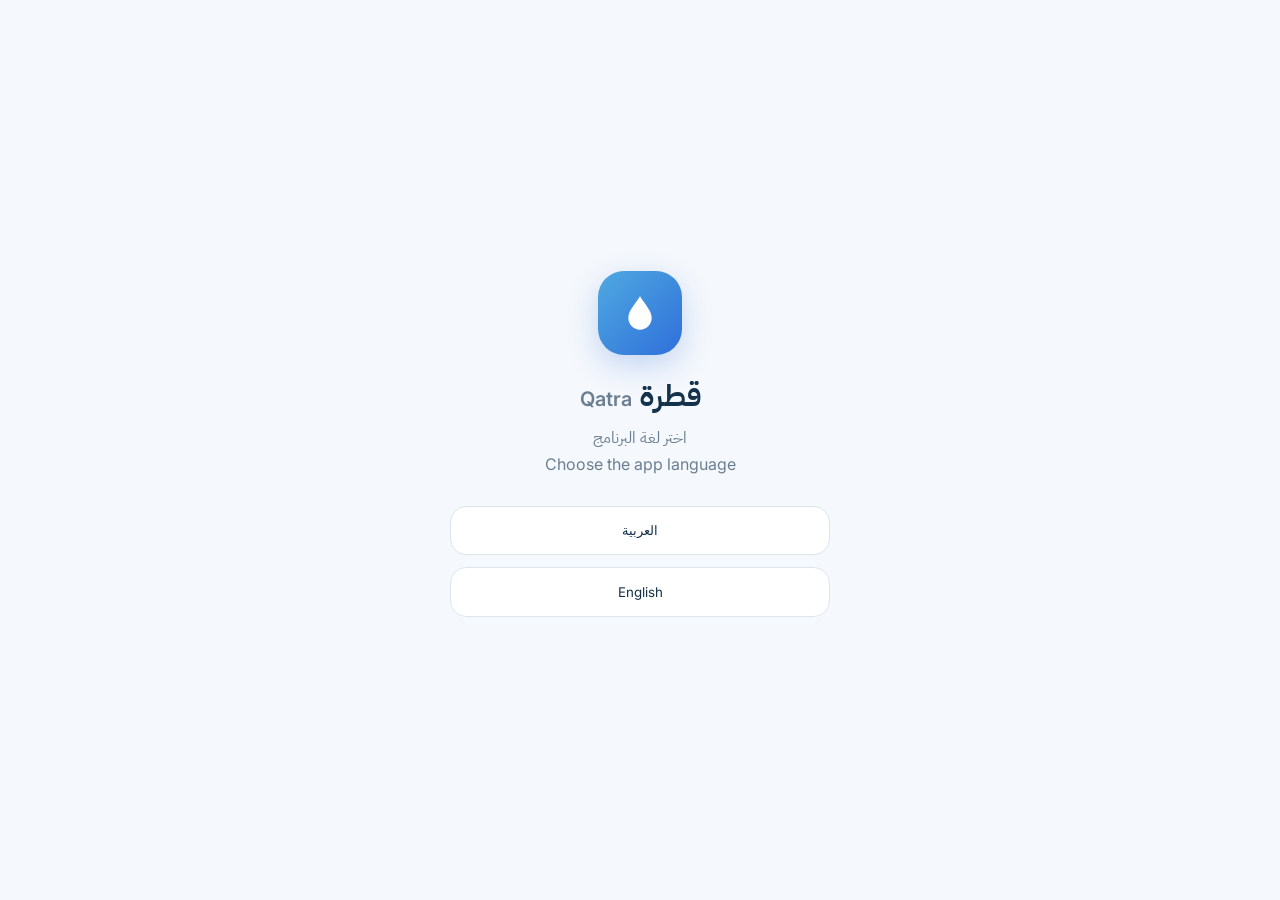
==== commit 0e72a92b: "Qatra: language picker, accounts and building profile wizard - Language choice (Arabic/English) on f" ====
--- a/qatra/index.html
+++ b/qatra/index.html
@@ -3,433 +3,34 @@
 <head>
 <meta charset="utf-8">
 <meta name="viewport" content="width=device-width, initial-scale=1, viewport-fit=cover">
-<title>قطرة</title><meta name="apple-mobile-web-app-capable" content="yes"><meta name="mobile-web-app-capable" content="yes"><meta name="apple-mobile-web-app-title" content="قطرة"><meta name="apple-mobile-web-app-status-bar-style" content="default"><meta name="theme-color" content="#F5F8FC"><link rel="apple-touch-icon" href="icon.png"><link rel="icon" href="icon.png">
-<link rel="preconnect" href="https://fonts.googleapis.com">
-<link href="https://fonts.googleapis.com/css2?family=IBM+Plex+Sans+Arabic:wght@400;500;600;700&display=swap" rel="stylesheet">
+<title>قطرة · Qatra</title>
+<meta name="apple-mobile-web-app-capable" content="yes"><meta name="mobile-web-app-capable" content="yes">
+<meta name="apple-mobile-web-app-title" content="قطرة"><meta name="theme-color" content="#F5F8FC">
+<link rel="apple-touch-icon" href="icon.png"><link rel="icon" href="icon.png">
+<link href="https://fonts.googleapis.com/css2?family=IBM+Plex+Sans+Arabic:wght@400;500;700&family=Inter:wght@500;600&display=swap" rel="stylesheet">
 <style>
-:root{--bg:#F5F8FC;--card:#fff;--navy:#14324B;--muted:#6B7F92;--line:#DCE5EE;--blue:#2F6FDB;--cyan:#4FC3DC;--grey:#9AA6B2;--purple:#8E6BD8;--pink:#F2A7C3;--green:#3FA672;--amber:#E8913A;--red:#D9534F}
 *{box-sizing:border-box;margin:0;padding:0}
-body{font-family:'IBM Plex Sans Arabic',system-ui,sans-serif;background:var(--bg);color:var(--navy);font-size:15px;line-height:1.45}
-h1,h2,h3,.big{font-family:'IBM Plex Sans Arabic',sans-serif;font-weight:700}
-.app{max-width:480px;margin:0 auto;min-height:100vh;padding:env(safe-area-inset-top) 16px calc(96px + env(safe-area-inset-bottom))}
-header{display:flex;align-items:center;gap:10px;padding:18px 0 12px}
-.logo{width:36px;height:36px;border-radius:12px;background:var(--blue);display:grid;place-items:center}
-header h1{font-size:20px}header small{display:block;color:var(--muted);font-weight:400;font-size:12px}
-.card{background:var(--card);border:1px solid var(--line);border-radius:20px;padding:16px;margin-bottom:12px}
-.card h2{font-size:16px;margin-bottom:8px}
-.muted{color:var(--muted)}.small{font-size:13px}.tiny{font-size:12px}
-.row{display:flex;gap:10px;align-items:center}.between{justify-content:space-between}
-.grid2{display:grid;grid-template-columns:1fr 1fr;gap:10px}
-.stat{background:var(--bg);border-radius:14px;padding:12px}.stat .big{font-size:22px}
-label{display:block;font-size:13px;font-weight:500;margin:10px 0 4px}
-input,select{width:100%;padding:11px 12px;border:1px solid var(--line);border-radius:12px;font:inherit;background:#fff;color:var(--navy)}
-input:focus{outline:2px solid var(--blue);border-color:transparent}
-.btn{display:inline-flex;align-items:center;justify-content:center;gap:8px;border:0;border-radius:14px;padding:12px 16px;font:600 15px 'IBM Plex Sans Arabic';cursor:pointer;background:var(--blue);color:#fff;width:100%}
-.btn.sec{background:#E9F0FB;color:var(--blue)}.btn.ghost{background:transparent;color:var(--muted);border:1px solid var(--line)}
-.btn.pink{background:var(--pink);color:var(--navy)}
-.btn:disabled{opacity:.5;cursor:default}
-.pill{display:inline-block;padding:4px 10px;border-radius:999px;font-size:12px;font-weight:600}
-.dot{width:12px;height:12px;border-radius:50%;display:inline-block}
-nav{position:fixed;bottom:0;left:0;right:0;background:#fff;border-top:1px solid var(--line);display:flex;justify-content:center}
-nav .in{display:flex;max-width:480px;width:100%}
-nav button{flex:1;border:0;background:none;padding:10px 0 calc(14px + env(safe-area-inset-bottom));font:500 12px 'IBM Plex Sans Arabic';color:var(--muted);cursor:pointer;display:flex;flex-direction:column;align-items:center;gap:3px}
-nav button.on{color:var(--blue)}nav svg{width:22px;height:22px}
-.scanbtn{width:52px;height:52px;margin-top:-22px;border-radius:50%;background:var(--pink);display:grid;place-items:center;box-shadow:0 4px 14px rgba(242,167,195,.6)}
-.preview{width:100%;border-radius:16px;max-height:320px;object-fit:contain;background:#1F2A36}
-.drop{border:2px dashed var(--line);border-radius:18px;padding:28px 16px;text-align:center;cursor:pointer;display:block}
-.alert{border-radius:16px;padding:12px 14px;margin-bottom:10px;font-size:14px}
-.alert.amber{background:#FDF1E4;color:#8A4B12}.alert.blue{background:#E9F0FB;color:#1D4E9E}.alert.green{background:#E6F5EC;color:#1F6B44}.alert.red{background:#FBE7E6;color:#8E2A27}
-table{width:100%;border-collapse:collapse;font-size:14px}td,th{padding:8px 4px;border-bottom:1px solid var(--line);text-align:left}th{font-size:12px;color:var(--muted);font-weight:500}
-.bar{height:12px;border-radius:999px;background:var(--line);overflow:hidden}.bar>i{display:block;height:100%;background:var(--purple)}
-.spin{width:18px;height:18px;border:3px solid rgba(255,255,255,.4);border-top-color:#fff;border-radius:50%;animation:s 1s linear infinite}@keyframes s{to{transform:rotate(360deg)}}
-.hide{display:none!important}
-.modal{position:fixed;inset:0;background:rgba(20,50,75,.35);display:grid;place-items:center;padding:20px;z-index:9}
-.modal .card{max-width:420px;width:100%}
-.digits{font:700 34px Poppins;letter-spacing:2px}
-.tag{font-size:11px;font-weight:600;color:var(--purple);background:#F1ECFB;padding:2px 8px;border-radius:999px}
+body{font-family:'IBM Plex Sans Arabic',Inter,system-ui,sans-serif;background:#F5F8FC;color:#14324B;min-height:100vh;display:grid;place-items:center;padding:24px}
+.wrap{width:100%;max-width:380px;text-align:center}
+.logo{width:84px;height:84px;border-radius:26px;background:linear-gradient(135deg,#4FA9E0,#2F6FDB);display:grid;place-items:center;margin:0 auto 18px;box-shadow:0 10px 30px rgba(47,111,219,.25)}
+h1{font-size:30px;font-weight:700}h1 span{font-family:Inter;font-weight:600;color:#6B7F92;font-size:20px;margin-inline-start:8px}
+p{color:#6B7F92;margin:8px 0 28px;line-height:1.6}
+button{display:block;width:100%;padding:16px;border-radius:16px;border:1px solid #DCE5EE;background:#fff;font:600 18px inherit;color:#14324B;margin-bottom:12px;cursor:pointer}
+button.en{font-family:Inter}
+button:active{background:#E9F0FB;border-color:#2F6FDB}
 </style>
 </head>
 <body>
-<div class="app">
-  <header>
-    <div class="logo"><svg width="20" height="20" viewBox="0 0 24 24"><path d="M12 2C9 7 5 10.5 5 15a7 7 0 0 0 14 0c0-4.5-4-8-7-13z" fill="#fff"/></svg></div>
-    <h1>قطرة<small>مراقبة استهلاك الماء · جنوب سعد العبدالله</small></h1>
-    
-  </header>
-  <main id="view"></main>
+<div class="wrap">
+  <div class="logo"><svg width="40" height="40" viewBox="0 0 24 24"><path d="M12 2C9 7 5 10.5 5 15a7 7 0 0 0 14 0c0-4.5-4-8-7-13z" fill="#fff"/></svg></div>
+  <h1>قطرة<span>Qatra</span></h1>
+  <p>اختر لغة البرنامج<br><span style="font-family:Inter">Choose the app language</span></p>
+  <button onclick="pick('ar')">العربية</button>
+  <button class="en" onclick="pick('en')">English</button>
 </div>
-<nav><div class="in">
-  <button data-v="home"><svg viewBox="0 0 24 24" fill="none" stroke="currentColor" stroke-width="2"><path d="M3 11l9-7 9 7v9a1 1 0 0 1-1 1h-5v-6H9v6H4a1 1 0 0 1-1-1z"/></svg>الرئيسية</button>
-  <button data-v="compare"><svg viewBox="0 0 24 24" fill="none" stroke="currentColor" stroke-width="2"><path d="M4 20V10M10 20V4M16 20v-8M22 20H2"/></svg>المقارنة</button>
-  <button data-v="scan"><span class="scanbtn"><svg viewBox="0 0 24 24" fill="none" stroke="#14324B" stroke-width="2"><path d="M4 8V6a2 2 0 0 1 2-2h2M16 4h2a2 2 0 0 1 2 2v2M20 16v2a2 2 0 0 1-2 2h-2M8 20H6a2 2 0 0 1-2-2v-2"/><circle cx="12" cy="12" r="3.5"/></svg></span>تصوير</button>
-  <button data-v="reuse"><svg viewBox="0 0 24 24" fill="none" stroke="currentColor" stroke-width="2"><path d="M12 3c-3 4.5-6 7.5-6 11a6 6 0 0 0 12 0c0-3.5-3-6.5-6-11z"/><path d="M9 15a3 3 0 0 0 3 3"/></svg>إعادة الاستخدام</button>
-  <button data-v="settings"><svg viewBox="0 0 24 24" fill="none" stroke="currentColor" stroke-width="2"><circle cx="12" cy="8" r="4"/><path d="M4 21a8 8 0 0 1 16 0"/></svg>المنزل</button>
-</div></nav>
-<div id="modal" class="modal hide"></div>
-
 <script>
-/* ---------- state ---------- */
-const DEFAULT = {
-  profile:null,
-  readings:[],            // {id,date:'YYYY-MM-DD',value:m3,source:'ai'|'manual',ai:number|null}
-  tariff:{tiers:[]},      // [{upTo:m3|null, rate:KD per m3}] — must be confirmed from MEW
-  reuse:{greyLpd:60, condLpd:20, irrLm2:5, washesWk:2, washL:150, tapsLpd:20}, // placeholders: replace with design values
-  remindDay:1
-};
-let S = JSON.parse(JSON.stringify(DEFAULT));
-let db=null, uid=null, view='home', pending=null, sampleFn=null, aiImages=false;
-
-const $=s=>document.querySelector(s);
-const esc=s=>String(s??'').replace(/[&<>"']/g,c=>({'&':'&amp;','<':'&lt;','>':'&gt;','"':'&quot;',"'":'&#39;'}[c]));
-const fmt=(n,d=1)=>Number(n).toLocaleString('en-US',{maximumFractionDigits:d,minimumFractionDigits:0});
-const today=()=>new Date().toISOString().slice(0,10);
-const days=(a,b)=>Math.max(1,Math.round((new Date(b)-new Date(a))/864e5));
-const monthName=d=>new Date(d+'T00:00').toLocaleString('ar-KW-u-nu-latn',{month:'short'});
-
-function loadLocal(){try{const x=localStorage.getItem('qatra_ar');if(x)S=Object.assign(JSON.parse(JSON.stringify(DEFAULT)),JSON.parse(x));}catch(e){}}
-let saveT=null;
-function save(){
-  try{localStorage.setItem('qatra_ar',JSON.stringify(S));}catch(e){}
-  if(db&&uid){clearTimeout(saveT);saveT=setTimeout(()=>{db.collection('data/users/'+uid).doc('qatra').set({json:JSON.stringify(S),updated:Date.now()}).catch(()=>{});},400);}
-}
-
-/* ---------- calculations ---------- */
-function sorted(){return [...S.readings].sort((a,b)=>a.date.localeCompare(b.date)||a.value-b.value);}
-function periods(){
-  const r=sorted(),out=[];
-  for(let i=1;i<r.length;i++){const use=r[i].value-r[i-1].value,d=days(r[i-1].date,r[i].date);
-    out.push({from:r[i-1].date,to:r[i].date,use,days:d,lpd:use*1000/d});}
-  return out;
-}
-function monthly(){
-  const m={};for(const p of periods()){const k=p.to.slice(0,7);m[k]=(m[k]||0)+p.use;}
-  return Object.entries(m).sort().map(([k,v])=>({month:k,use:v}));
-}
-function status(){
-  const p=periods();if(p.length<2)return {c:'grey',label:'أضف قراءات أكثر',col:'var(--grey)'};
-  const last=p[p.length-1],prev=p.slice(0,-1),avg=prev.reduce((s,x)=>s+x.lpd,0)/prev.length;
-  const ratio=last.lpd/avg;
-  if(ratio<=1.1)return {c:'green',label:'طبيعي',col:'var(--green)',ratio,avg,last};
-  if(ratio<=1.3)return {c:'amber',label:'أعلى من المعتاد',col:'var(--amber)',ratio,avg,last};
-  return {c:'red',label:'زيادة غير معتادة',col:'var(--red)',ratio,avg,last};
-}
-function bill(m3){
-  const t=S.tariff.tiers.filter(x=>x.rate>0);if(!t.length||!(m3>0))return null;
-  let left=m3,prevCap=0,total=0;
-  for(const x of t){const cap=x.upTo>0?x.upTo:Infinity,band=Math.min(left,cap-prevCap);if(band>0){total+=band*x.rate;left-=band;}prevCap=cap;if(left<=0)break;}
-  return total;
-}
-function reuseCalc(){
-  const p=S.profile||{},R=S.reuse,res=+p.residents||0,area=+p.irrArea||0,cars=+p.cars||0;
-  const supply=res*R.greyLpd+R.condLpd;
-  const irr=area*R.irrLm2, wash=cars*R.washesWk*R.washL/7, taps=R.tapsLpd;
-  const demand=irr+wash+taps;
-  return {supply,irr,wash,taps,demand,share:demand?Math.min(1,supply/demand):0};
-}
-
-/* ---------- views ---------- */
-function render(){
-  document.querySelectorAll('nav button').forEach(b=>b.classList.toggle('on',b.dataset.v===view));
-  if(!S.profile&&view!=='settings'){view='onboard';}
-  ({onboard,home,history,scan,reuse,settings,compare})[view]();
-  window.scrollTo(0,0);
-}
-function go(v){view=v;render();}
-
-function onboard(){
-  $('#view').innerHTML=`
-  <div class="card"><h2>أهلاً بك في قطرة</h2>
-  <p class="muted small">تابع استهلاك بيتك من صورة العداد، واكتشف أي زيادة غير معتادة بوقت مبكر، وشوف كم تغطي المياه المعالجة من احتياجاتك الخارجية.</p></div>
-  <form class="card" id="f"><h2>بيانات المنزل</h2>${profileFields({})}
-  <button class="btn" style="margin-top:16px">ابدأ</button>
-  <button type="button" class="btn ghost" id="demo" style="margin-top:8px">جرّب ببيانات تجريبية</button></form>`;
-  $('#f').onsubmit=e=>{e.preventDefault();S.profile=readProfile();save();go('home');};
-  $('#demo').onclick=loadDemo;
-}
-function profileFields(p){return `
-  <label>اسم المنزل</label><input name="name" value="${esc(p.name||'')}" placeholder="مثال: بيت العنزي" required>
-  <div class="grid2"><div><label>عدد السكان</label><input name="residents" type="number" min="1" value="${esc(p.residents||'')}" required></div>
-  <div><label>عدد السيارات</label><input name="cars" type="number" min="0" value="${esc(p.cars??'')}"></div></div>
-  <label>عدد الأدوار</label><select name="floors">${[1,2,3,4].map(n=>`<option value="${n}" ${(+p.floors||2)===n?'selected':''}>${n===4?'4 أو أكثر':n}</option>`).join('')}</select>
-  <label>مساحة الري (م²)</label><input name="irrArea" type="number" min="0" value="${esc(p.irrArea||'')}" placeholder="الحديقة والمساحات الخضراء">`;}
-function readProfile(){const f=new FormData($('#f'));return {name:f.get('name').trim(),residents:+f.get('residents')||1,cars:+f.get('cars')||0,irrArea:+f.get('irrArea')||0,floors:+f.get('floors')||2};}
-
-function chart(data){
-  if(!data.length)return '<p class="muted small">لا توجد بيانات شهرية بعد.</p>';
-  const d=data.slice(-6),max=Math.max(...d.map(x=>x.use))*1.15||1,W=320,H=150,bw=W/d.length;
-  const st=status();
-  return `<svg viewBox="0 0 ${W} ${H+28}" width="100%">${d.map((x,i)=>{const h=Math.max(2,x.use/max*H),last=i===d.length-1;
-    return `<rect x="${i*bw+bw*.2}" y="${H-h}" width="${bw*.6}" height="${h}" rx="7" fill="${last&&st.col?st.col:'#9DBAEB'}"/>
-    <text x="${i*bw+bw/2}" y="${H-h-6}" font-size="11" text-anchor="middle" fill="#14324B" font-family="Inter">${fmt(x.use,1)}</text>
-    <text x="${i*bw+bw/2}" y="${H+18}" font-size="11" text-anchor="middle" fill="#6B7F92" font-family="IBM Plex Sans Arabic">${monthName(x.month+'-01')}</text>`}).join('')}</svg>`;
-}
-
-function alerts(){
-  const out=[],st=status(),r=sorted();
-  if(st.c==='red'||st.c==='amber')out.push(`<div class="alert ${st.c==='red'?'red':'amber'}"><b>${st.label}:</b> معدل آخر فترة ${fmt(st.last.lpd,0)} لتر/يوم، أعلى بـ ${fmt((st.ratio-1)*100,0)}% من معدلك المعتاد ${fmt(st.avg,0)} لتر/يوم. هذا ممكن يدل على تسريب لكنه لا يؤكده. افحص الحنفيات والتانكي وخط الحديقة.</div>`);
-  if(r.length){const d=days(r[r.length-1].date,today());if(d>=30)out.push(`<div class="alert blue"><b>تذكير شهري:</b> آخر قراءة كانت قبل ${d} يوم. صوّر العداد عشان تستمر المتابعة.</div>`);}
-  else out.push(`<div class="alert blue"><b>أول خطوة:</b> صوّر العداد لتسجيل قراءة البداية.</div>`);
-  return out.join('');
-}
-
-function home(){
-  const p=periods(),st=status(),m=monthly(),lastM=m[m.length-1],b=lastM?bill(lastM.use):null,res=S.profile.residents||1;
-  const last=p[p.length-1];
-  $('#view').innerHTML=`
-  <p class="muted small" style="margin-bottom:8px">مرحباً، ${esc(S.profile.name)}</p>
-  ${alerts()}
-  <div class="card"><div class="row between"><h2>الفترة الحالية</h2><span class="pill" style="background:${st.col}22;color:${st.col}"><span class="dot" style="background:${st.col};width:8px;height:8px;margin-inline-end:6px"></span>${st.label}</span></div>
-  <div class="grid2" style="margin-top:6px">
-    <div class="stat"><div class="tiny muted">الاستهلاك</div><div class="big">${last?fmt(last.use,2):'–'} <span class="small">م³</span></div><div class="tiny muted">${last?last.days+' يوم':'يحتاج قراءتين'}</div></div>
-    <div class="stat"><div class="tiny muted">للشخص / يوم</div><div class="big">${last?fmt(last.lpd/res,0):'–'} <span class="small">لتر</span></div><div class="tiny muted">${res} أفراد</div></div>
-  </div></div>
-  <div class="card"><h2>الاستهلاك الشهري (م³)</h2>${chart(m)}</div>
-  <div class="card"><div class="row between"><h2>الفاتورة التقديرية</h2><span class="tag">تقديري</span></div>
-  ${b!=null?`<div class="big" style="font-size:26px">${fmt(b,3)} د.ك</div><p class="tiny muted">لـ ${fmt(lastM.use,2)} م³ في ${monthName(lastM.month+'-01')}، حسب التعرفة اللي أدخلتها. الفاتورة الرسمية تصدر من وزارة الكهرباء والماء.</p>`
-  :`<p class="small muted">أضف تعرفة وزارة الكهرباء والماء من صفحة المنزل عشان تشوف التقدير.</p>`}</div>
-  ${compareCard()}
-  <button class="btn pink" onclick="go('scan')">صوّر العداد</button>
-  <button class="btn ghost" style="margin-top:8px" onclick="go('history')">كل القراءات</button>`;
-}
-
-/* ---------- comparison with similar homes ----------
-   PEER DATA IS SIMULATED until real data (MEW records or app users) is connected.
-   Replace peerHomes() with the real dataset: [{residents, floors, lpd}] (household litres/day). */
-function rng(seed){let s=seed>>>0;return()=>{s=(s*1664525+1013904223)>>>0;return s/4294967296;};}
-let _peers=null;
-function peerHomes(){
-  if(_peers)return _peers;const r=rng(2027),out=[];
-  for(let res=1;res<=14;res++)for(let fl=1;fl<=4;fl++)for(let i=0;i<30;i++){
-    const base=180+150*res+110*(fl-1);const z=Math.sqrt(-2*Math.log(r()+1e-9))*Math.cos(2*Math.PI*r());
-    out.push({residents:res,floors:fl,lpd:base*Math.exp(0.28*z)});}
-  return _peers=out;
-}
-function pctOf(arr,v){return arr.filter(x=>x<v).length/arr.length*100;}
-function median(a){const s=[...a].sort((x,y)=>x-y);return s[Math.floor(s.length/2)];}
-function compareData(){
-  const p=periods();if(p.length<1)return null;
-  const me=p[p.length-1].lpd,res=+S.profile.residents||1,fl=Math.min(4,+S.profile.floors||2);
-  const resBand=x=>Math.abs(x.residents-res)<=(res>=8?1:0);
-  const sim=peerHomes().filter(x=>resBand(x)&&x.floors===fl).map(x=>x.lpd);
-  const all=peerHomes().map(x=>x.lpd);
-  const pS=pctOf(sim,me),pA=pctOf(all,me),med=median(sim);
-  let verdict,tone,why;
-  if(pS<=60){tone='green';verdict='طبيعي لبيت مثل بيتك';
-    why=pA>70?'استهلاككم يبين عالي بس بسبب عدد الأفراد والأدوار. مقارنة ببيوت بنفس حجمكم، أنتم ضمن الطبيعي.':'استهلاككم متماشي مع البيوت المشابهة.';}
-  else if(pS<=85){tone='amber';verdict='أعلى شوي من البيوت المشابهة';why='البيوت اللي بنفس عدد الأفراد والأدوار تستهلك أقل بشوي. تغييرات بسيطة بالعادات أو أجهزة توفير تسد الفرق.';}
-  else{tone='red';verdict='أعلى من أغلب البيوت المشابهة';why='عدد الأفراد ما يفسر هالشي: أغلب البيوت مثل بيتك تستهلك أقل. الزيادة غالباً من العادات أو الاستخدام الخارجي أو تسريب.';}
-  return {me,res,fl,sim,all,pS,pA,med,verdict,tone,why,perPerson:me/res,medPerPerson:med/res};
-}
-function compareCard(){
-  const c=compareData();
-  if(!c)return `<div class="card"><h2>مقارنة بالبيوت المشابهة</h2><p class="small muted">أضف قراءتين عشان تقارن ببيوت مثل بيتك.</p></div>`;
-  const col={green:'var(--green)',amber:'var(--amber)',red:'var(--red)'}[c.tone];
-  return `<div class="card" onclick="go('compare')" style="cursor:pointer"><div class="row between"><h2>مقارنة بالبيوت المشابهة</h2><span class="tiny muted">‹</span></div>
-  <div class="row" style="gap:12px"><div class="big" style="font-size:30px;color:${col}">${fmt(c.pS,0)}<span class="small">%</span></div>
-  <div class="small"><b>${c.verdict}</b><br><span class="muted">ترتيبك المئوي بين بيوت فيها ${c.res} أفراد · ${c.fl===4?'4+':c.fl} أدوار</span></div></div></div>`;
-}
-
-const TIPS=[
- {k:'leak',t:'اختبار التسريب بالليل',d:'اقرأ العداد بعد ما ينام الكل، ومرة ثانية قبل ما أحد يستخدم الماي. إذا الرقم تغير، فيه تسريب بمكان ما.',dev:false,eff:'مجاني',save:'عالي إذا فيه تسريب'},
- {k:'leak',t:'اختبار الصبغة للسيفون',d:'حط كم قطرة صبغة طعام بخزان السيفون وانتظر 15 دقيقة بدون ما تسحب. إذا طلع لون بالكرسي، معناه السدادة تسرب.',dev:false,eff:'مجاني',save:'عالي إذا فيه تسريب'},
- {k:'leak',t:'افحص عوامة التانكي',d:'إذا العوامة علقت، التانكي اللي فوق السطح يفيض بدون ما تحس. شوف إذا فيه ماي يطلع من ماسورة الفائض أو السطح مبلول.',dev:false,eff:'مجاني',save:'عالي إذا فيه تسريب'},
- {k:'toilet',t:'بالون السيفون',d:'كيس أو قنينة مليانة داخل خزان السيفون تقلل كمية الماي بكل سحبة. لا تستخدم طابوق لأنه يتفتت.',dev:true,eff:'رخيص جداً',save:'متوسط'},
- {k:'toilet',t:'طقم السيفون بدفعتين',d:'يحوّل السيفون الحالي لزرين: نص دفعة ودفعة كاملة.',dev:true,eff:'رخيص',save:'متوسط إلى عالي'},
- {k:'tap',t:'مرشد الحنفيات (Aerator)',d:'ينركب على حنفيات المطبخ والحمام ويخلط الهوا مع الماي، فتحس بنفس قوة الماي بكمية أقل.',dev:true,eff:'رخيص',save:'متوسط'},
- {k:'shower',t:'دش موفر',d:'يعطي رشة قوية بتدفق أقل. ويفرق أكثر لو قصرت وقت الشاور.',dev:true,eff:'رخيص',save:'عالي'},
- {k:'outdoor',t:'ري بالتنقيط مع مؤقت',d:'يسقي الجذور مباشرة. شغله الصبح بدري أو بعد المغرب عشان يقل التبخر بحر الكويت.',dev:true,eff:'تكلفة متوسطة',save:'عالي'},
- {k:'car',t:'غسيل السيارة بالسطل',d:'الهوز يظل شغال طول الغسلة. السطل والإسفنجة، أو الماي المعالج من شبكة إعادة الاستخدام، يوفر أغلبه.',dev:false,eff:'مجاني',save:'متوسط'},
- {k:'laundry',t:'شغّل الغسالة وهي مليانة',d:'شغّل غسالة الملابس والصحون بس لما تكون مليانة، وعلى البرنامج الاقتصادي.',dev:false,eff:'مجاني',save:'منخفض إلى متوسط'},
- {k:'outdoor',t:'استخدم ماي المكيف للزرع',d:'جمّع الماي اللي ينزل من المكيف بوعاء واسقي فيه الزرع بدال ما يروح.',dev:false,eff:'مجاني',save:'منخفض إلى متوسط'},
-];
-function tipOrder(c){
-  const r=reuseCalc(),pr={leak:5,toilet:3,shower:3,tap:2,outdoor:2,car:1,laundry:1};
-  if(c&&c.tone==='red'){pr.leak=10;}else if(c&&c.tone==='green'){pr.leak=1;}
-  if(r.irr>r.demand*0.5&&r.irr>0)pr.outdoor=6;
-  if(!(+S.profile.cars))pr.car=-99;
-  if(!(+S.profile.irrArea))pr.outdoor=Math.min(pr.outdoor,0);
-  return TIPS.filter(t=>pr[t.k]>-50).sort((a,b)=>pr[b.k]-pr[a.k]);
-}
-
-function compare(){
-  const c=compareData();
-  if(!c){$('#view').innerHTML=`<div class="card"><h2>المقارنة</h2><p class="small muted">صوّر العداد مرتين (مثلاً بداية الشهر ونهايته) عشان تشوف بيتك مقارنة ببيوت مثله.</p></div>${tipsHtml(null)}`;return;}
-  const col={green:'var(--green)',amber:'var(--amber)',red:'var(--red)'}[c.tone];
-  const lo=Math.min(...c.sim,c.me)*0.9,hi=Math.max(...c.sim,c.me)*1.05,X=v=>20+(v-lo)/(hi-lo)*300;
-  const dots=c.sim.map((v,i)=>`<circle cx="${X(v)}" cy="${40+(i%5)*9}" r="4" fill="#B9C7D4"/>`).join('');
-  $('#view').innerHTML=`
-  <div class="card"><h2>بيوت مثل بيتك</h2>
-  <p class="tiny muted">${c.res} أفراد · ${c.fl===4?'4 أو أكثر':c.fl} أدوار · ${c.sim.length} بيت</p>
-  <svg viewBox="0 0 340 120" width="100%">${dots}
-   <line x1="${X(c.med)}" y1="28" x2="${X(c.med)}" y2="92" stroke="#14324B" stroke-width="2" stroke-dasharray="4 3"/>
-   <text x="${X(c.med)}" y="108" font-size="10" text-anchor="middle" fill="#6B7F92" font-family="IBM Plex Sans Arabic">المعتاد ${fmt(c.med,0)} لتر/يوم</text>
-   <circle cx="${X(c.me)}" cy="58" r="9" fill="${col}" stroke="#fff" stroke-width="3"/>
-   <text x="${X(c.me)}" y="20" font-size="11" text-anchor="middle" fill="#14324B" font-weight="600" font-family="IBM Plex Sans Arabic">أنت ${fmt(c.me,0)}</text></svg>
-  <div class="alert ${c.tone==='green'?'green':c.tone==='amber'?'amber':'red'}" style="margin-top:6px"><b>${c.verdict}.</b> ${c.why}</div>
-  <div class="grid2">
-   <div class="stat"><div class="tiny muted">بيتك</div><div class="big">${fmt(c.me,0)} <span class="small">لتر/يوم</span></div><div class="tiny muted">${fmt(c.perPerson,0)} لتر للشخص</div></div>
-   <div class="stat"><div class="tiny muted">البيت المشابه المعتاد</div><div class="big">${fmt(c.med,0)} <span class="small">لتر/يوم</span></div><div class="tiny muted">${fmt(c.medPerPerson,0)} لتر للشخص</div></div>
-  </div>
-  <div class="row between small" style="margin-top:12px"><span>بين البيوت المشابهة</span><b>أعلى من ${fmt(c.pS,0)}% منها</b></div>
-  <div class="row between small" style="margin-top:4px"><span>بين كل البيوت</span><b>أعلى من ${fmt(c.pA,0)}% منها</b></div>
-  <p class="tiny muted" style="margin-top:10px">بيانات المقارنة تجريبية (محاكاة) لهذا النموذج. النسخة النهائية بتعتمد على سجلات حقيقية.</p></div>
-  ${tipsHtml(c)}`;
-}
-function tipsHtml(c){
-  return `<div class="card"><h2>شلون تقلل استهلاكك</h2><p class="tiny muted" style="margin-bottom:6px">مرتبة حسب بيتك.</p>
-  ${tipOrder(c).map(t=>`<div style="padding:10px 0;border-top:1px solid var(--line)"><div class="row between"><b class="small">${t.t}</b>${t.dev?'<span class="tag">جهاز</span>':''}</div>
-  <div class="small muted" style="margin:3px 0">${t.d}</div><div class="tiny muted">التكلفة: ${t.eff} · التوفير: ${t.save}</div></div>`).join('')}</div>`;
-}
-
-function history(){
-  const r=sorted().reverse();
-  $('#view').innerHTML=`<div class="card"><h2>القراءات</h2>
-  ${r.length?`<table><tr><th>التاريخ</th><th>القراءة (م³)</th><th>المصدر</th><th></th></tr>${r.map(x=>`<tr><td>${x.date}</td><td><b>${fmt(x.value,3)}</b></td><td class="tiny">${x.source==='ai'?(x.ai!=null&&x.ai!==x.value?'قراءة تلقائية، معدّلة':'قراءة تلقائية'):'يدوي'}</td><td><button class="btn ghost" style="padding:4px 8px;width:auto;font-size:12px" onclick="delR('${x.id}')">✕</button></td></tr>`).join('')}</table>`:'<p class="muted small">لا توجد قراءات بعد.</p>'}</div>
-  <div class="card"><h2>الفترات</h2>${periods().reverse().map(p=>`<div class="row between small" style="padding:6px 0;border-bottom:1px solid var(--line)"><span>${p.from} ← ${p.to}</span><b>${fmt(p.use,2)} م³ · ${fmt(p.lpd,0)} لتر/يوم</b></div>`).join('')||'<p class="muted small">يحتاج قراءتين على الأقل.</p>'}</div>
-  <button class="btn sec" onclick="manual()">أضف قراءة يدوياً</button>`;
-}
-function delR(id){S.readings=S.readings.filter(x=>x.id!==id);save();render();}
-
-function scan(){
-  $('#view').innerHTML=`<div class="card"><h2>صوّر العداد</h2>
-  <p class="muted small" style="margin-bottom:12px">صوّر نافذة أرقام العداد بشكل واضح ومستقيم وبإضاءة زينة.</p>
-  <label class="drop" for="ph"><svg width="40" height="40" viewBox="0 0 24 24" fill="none" stroke="#2F6FDB" stroke-width="1.8"><path d="M4 8V6a2 2 0 0 1 2-2h2M16 4h2a2 2 0 0 1 2 2v2M20 16v2a2 2 0 0 1-2 2h-2M8 20H6a2 2 0 0 1-2-2v-2"/><circle cx="12" cy="12" r="3.5"/></svg>
-  <div style="font-weight:600;margin-top:6px">صوّر أو ارفع صورة</div><div class="tiny muted">JPG أو PNG</div></label>
-  <input id="ph" type="file" accept="image/*" capture="environment" class="hide">
-  <div id="pv" class="hide" style="margin-top:12px">
-   <p class="small" style="margin-bottom:6px"><b>حدد الأرقام:</b> اسحب المربع على أرقام العداد بس.</p>
-   <div id="cropWrap" style="position:relative;touch-action:none;border-radius:16px;overflow:hidden;background:#1F2A36">
-    <canvas id="cv" style="display:block;width:100%"></canvas>
-    <div id="box" style="position:absolute;border:3px solid #F2A7C3;border-radius:8px;box-shadow:0 0 0 2000px rgba(0,0,0,.45)"></div>
-   </div>
-   <button id="read" class="btn" style="margin-top:12px">اقرأ الأرقام</button>
-   <p id="aiNote" class="tiny muted" style="margin-top:6px">القراءة تصير على جهازك، والصورة ما تطلع منه.</p></div>
-  <div id="res"></div></div>
-  <button class="btn ghost" onclick="manual()">أدخل القراءة يدوياً</button>`;
-  $('#ph').onchange=async e=>{const f=e.target.files[0];if(!f)return;await loadImg(f);$('#pv').classList.remove('hide');$('#res').innerHTML='';};
-  $('#read').onclick=readOCR;
-}
-let IMG=null,BOX=null;
-function loadImg(file){return new Promise(ok=>{const im=new Image();im.onload=()=>{
-  const k=Math.min(1,1600/Math.max(im.width,im.height)),c=$('#cv');c.width=Math.round(im.width*k);c.height=Math.round(im.height*k);
-  c.getContext('2d').drawImage(im,0,0,c.width,c.height);IMG=c;
-  BOX={x:.15,y:.38,w:.7,h:.2};drawBox();bindCrop();ok();};im.onerror=()=>ok();im.src=URL.createObjectURL(file);});}
-function drawBox(){const b=$('#box');b.style.left=BOX.x*100+'%';b.style.top=BOX.y*100+'%';b.style.width=BOX.w*100+'%';b.style.height=BOX.h*100+'%';}
-function bindCrop(){
-  const w=$('#cropWrap');let st=null;
-  const pt=e=>{const r=w.getBoundingClientRect();return {x:Math.min(1,Math.max(0,(e.clientX-r.left)/r.width)),y:Math.min(1,Math.max(0,(e.clientY-r.top)/r.height))};};
-  w.onpointerdown=e=>{w.setPointerCapture(e.pointerId);st=pt(e);};
-  w.onpointermove=e=>{if(!st)return;const p=pt(e);const x=Math.min(st.x,p.x),y=Math.min(st.y,p.y),ww=Math.abs(p.x-st.x),hh=Math.abs(p.y-st.y);
-    if(ww>.04&&hh>.03){BOX={x,y,w:ww,h:hh};drawBox();}};
-  w.onpointerup=()=>{st=null;};
-}
-function cropCanvas(invert){
-  const sx=BOX.x*IMG.width,sy=BOX.y*IMG.height,sw=BOX.w*IMG.width,sh=BOX.h*IMG.height;
-  const scale=Math.max(1,140/sh),c=document.createElement('canvas');c.width=Math.round(sw*scale)+40;c.height=Math.round(sh*scale)+40;
-  const g=c.getContext('2d');g.fillStyle='#fff';g.fillRect(0,0,c.width,c.height);g.drawImage(IMG,sx,sy,sw,sh,20,20,sw*scale,sh*scale);
-  const d=g.getImageData(0,0,c.width,c.height),p=d.data,hist=new Array(256).fill(0),gray=new Uint8Array(p.length/4);
-  for(let i=0;i<gray.length;i++){const v=Math.round(.299*p[i*4]+.587*p[i*4+1]+.114*p[i*4+2]);gray[i]=v;hist[v]++;}
-  let sum=0;for(let i=0;i<256;i++)sum+=i*hist[i];let sB=0,wB=0,best=0,th=128;
-  for(let i=0;i<256;i++){wB+=hist[i];if(!wB)continue;const wF=gray.length-wB;if(!wF)break;sB+=i*hist[i];const mB=sB/wB,mF=(sum-sB)/wF,v=wB*wF*(mB-mF)**2;if(v>best){best=v;th=i;}}
-  for(let i=0;i<gray.length;i++){let v=gray[i]>th?255:0;if(invert)v=255-v;p[i*4]=p[i*4+1]=p[i*4+2]=v;}
-  g.putImageData(d,0,0);return c;
-}
-let tessLoading=null;
-function loadTess(){if(window.Tesseract)return Promise.resolve();if(tessLoading)return tessLoading;
-  tessLoading=new Promise((ok,no)=>{const sc=document.createElement('script');sc.src='https://cdn.jsdelivr.net/npm/tesseract.js@5/dist/tesseract.min.js';sc.onload=ok;sc.onerror=no;document.head.appendChild(sc);});return tessLoading;}
-let worker=null;
-async function getWorker(){await loadTess();if(worker)return worker;
-  worker=await Tesseract.createWorker('eng');await worker.setParameters({tessedit_char_whitelist:'0123456789',tessedit_pageseg_mode:'7'});return worker;}
-function placeDecimal(digits){
-  const prev=sorted().slice(-1)[0];const n=digits.length;if(!n)return null;
-  const opts=[];for(let k=0;k<=Math.min(3,n-1);k++)opts.push(parseInt(digits,10)/Math.pow(10,k));
-  if(prev){const ok=opts.filter(v=>v>=prev.value-0.001);if(ok.length)return ok.reduce((a,b)=>Math.abs(a-prev.value)<Math.abs(b-prev.value)?a:b);}
-  return n>5?parseInt(digits.slice(0,5),10)+parseInt(digits.slice(5),10)/Math.pow(10,n-5):parseInt(digits,10);
-}
-async function readOCR(){
-  if(!IMG)return;const b=$('#read');b.disabled=true;b.innerHTML='<span class="spin"></span> جاري قراءة الأرقام…';
-  try{
-    const w=await getWorker();let best=null;
-    for(const inv of [false,true]){const r=await w.recognize(cropCanvas(inv));const digits=(r.data.text||'').replace(/\D/g,'');
-      const conf=(r.data.confidence||0)/100;if(digits.length>=3&&(!best||conf>best.conf))best={digits,conf};}
-    if(!best){confirmBox(null,{note:'ما قدرنا نقرأ الأرقام. قرّب المربع على الأرقام بس، أو جرّب صورة أوضح.'});return;}
-    confirmBox({reading:placeDecimal(best.digits),digits_seen:best.digits,confidence:best.conf});
-  }catch(e){confirmBox(null,{note:'ما قدرنا نشغّل القراءة. تأكد إنك متصل بالإنترنت أول مرة، أو اكتب الرقم.'});}
-  finally{b.disabled=false;b.textContent='اقرأ الأرقام';}
-}
-
-function confirmBox(v,o={}){
-  const ok=v&&typeof v.reading==='number'&&isFinite(v.reading);
-  const low=ok&&(v.confidence??0)<0.6;
-  const prev=sorted().slice(-1)[0];
-  const back=ok&&prev&&v.reading<prev.value;
-  $('#res').innerHTML=`<div style="margin-top:14px;border-top:1px solid var(--line);padding-top:14px">
-  ${ok?`<div class="tiny muted">القراءة</div><div class="digits">${fmt(v.reading,3)} <span class="small">م³</span></div>
-  <div class="tiny muted">الأرقام المقروءة: ${esc(v.digits_seen||'')} · الثقة ${fmt((v.confidence||0)*100,0)}%</div>`:''}
-  ${low||back?`<div class="alert amber" style="margin-top:10px">${back?'هذي القراءة أقل من آخر قراءة. ':''}تأكد من الرقم زين.${low?' إذا مو متأكد، بينطلب قراءة من موظف (محاكاة).':''}</div>`:''}
-  ${!ok?`<div class="alert amber">${esc(o.note||'ما قدرنا نقرأ الأرقام.')}</div>`:''}
-  <label>أكّد القراءة أو عدّلها (م³)</label><input id="val" type="number" step="0.001" inputmode="decimal" value="${ok?v.reading:''}">
-  <label>التاريخ</label><input id="dt" type="date" value="${today()}">
-  <button class="btn" style="margin-top:12px" id="sv">احفظ القراءة</button>
-  ${!ok||low?`<button class="btn ghost" style="margin-top:8px" id="ref">اطلب قراءة من موظف (محاكاة)</button>`:''}</div>`;
-  $('#sv').onclick=()=>{const val=parseFloat($('#val').value);if(!(val>=0))return $('#val').focus();
-    S.readings.push({id:Math.random().toString(36).slice(2,9),date:$('#dt').value||today(),value:val,source:ok?'ai':'manual',ai:ok?v.reading:null});save();toast('تم حفظ القراءة');go('home');};
-  const r=$('#ref');if(r)r.onclick=()=>toast('محاكاة: تم طلب قراءة من موظف الوزارة.');
-}
-
-function manual(){view='scan';scan();confirmBox(null,{note:'أدخل الرقم الظاهر على العداد.'});}
-
-function reuse(){
-  const c=reuseCalc(),R=S.reuse,p=S.profile;
-  const row=(n,v,col)=>`<div class="row between small" style="margin:6px 0"><span><span class="dot" style="background:${col};width:9px;height:9px;margin-inline-end:6px"></span>${n}</span><b>${fmt(v,0)} لتر/يوم</b></div>`;
-  $('#view').innerHTML=`<div class="card"><h2>مخطط إعادة الاستخدام</h2>
-  <p class="muted small">كم تغطي المياه الرمادية المعالجة وماي المكيف من احتياجاتك الخارجية.</p>
-  <div style="margin:14px 0 6px" class="row between"><span class="small">تغطيها المياه المعالجة</span><b class="big" style="font-size:24px;color:var(--purple)">${fmt(c.share*100,0)}%</b></div>
-  <div class="bar"><i style="width:${c.share*100}%"></i></div>
-  <div class="grid2" style="margin-top:12px"><div class="stat"><div class="tiny muted">المياه المعالجة المتوفرة</div><div class="big">${fmt(c.supply,0)} <span class="small">لتر/يوم</span></div></div>
-  <div class="stat"><div class="tiny muted">الاحتياج الخارجي</div><div class="big">${fmt(c.demand,0)} <span class="small">لتر/يوم</span></div></div></div>
-  <div style="margin-top:12px">${row('الري · '+fmt(p.irrArea,0)+' م²',c.irr,'var(--green)')}${row('غسيل السيارات · '+p.cars+' سيارة',c.wash,'var(--pink)')}${row('الحنفيات الخارجية',c.taps,'var(--grey)')}</div>
-  ${c.supply>c.demand?`<div class="alert green" style="margin-top:8px">المياه المعالجة تغطي كل الاستخدام الخارجي، ويزيد عنها تقريباً ${fmt(c.supply-c.demand,0)} لتر/يوم.</div>`:''}</div>
-  <form class="card" id="rf"><div class="row between"><h2>الافتراضات</h2><span class="tag">قيم مؤقتة</span></div>
-  <p class="tiny muted">استبدلها بقيم التصميم.</p>
-  <div class="grid2">
-  ${[['greyLpd','المياه الرمادية (لتر/شخص/يوم)'],['condLpd','ماي المكيف (لتر/يوم)'],['irrLm2','الري (لتر/م²/يوم)'],['washesWk','غسلات السيارة بالأسبوع'],['washL','ماي الغسلة (لتر)'],['tapsLpd','الحنفيات الخارجية (لتر/يوم)']].map(([k,n])=>`<div><label>${n}</label><input name="${k}" type="number" step="any" min="0" value="${R[k]}"></div>`).join('')}
-  </div></form>`;
-  $('#rf').oninput=()=>{const f=new FormData($('#rf'));for(const[k,v]of f)S.reuse[k]=+v||0;save();clearTimeout(window._rt);window._rt=setTimeout(()=>{const y=scrollY;reuse();scrollTo(0,y);},600);};
-}
-
-function settings(){
-  const p=S.profile||{},t=S.tariff.tiers.length?S.tariff.tiers:[{upTo:'',rate:''}];
-  $('#view').innerHTML=`<form class="card" id="f"><h2>المنزل</h2>${profileFields(p)}<button class="btn" style="margin-top:14px">حفظ</button></form>
-  <form class="card" id="tf"><div class="row between"><h2>تعرفة الماء</h2><span class="tag">تأكد من الوزارة</span></div>
-  <p class="tiny muted">أدخل تعرفة وزارة الكهرباء والماء. اترك خانة "إلى" فاضية بآخر شريحة.</p>
-  <div id="tiers">${t.map((x,i)=>tierRow(x,i)).join('')}</div>
-  <div class="row" style="margin-top:10px"><button type="button" class="btn sec" id="addT">أضف شريحة</button><button class="btn">احفظ التعرفة</button></div></form>
-  <div class="card"><h2>البيانات</h2><div class="row"><button class="btn sec" id="demo">حمّل بيانات تجريبية</button><button class="btn ghost" id="clr">امسح الكل</button></div></div>`;
-  $('#f').onsubmit=e=>{e.preventDefault();S.profile=readProfile();save();toast('تم الحفظ');go('home');};
-  $('#addT').onclick=()=>{const n=document.querySelectorAll('.tier').length;$('#tiers').insertAdjacentHTML('beforeend',tierRow({upTo:'',rate:''},n));};
-  $('#tf').onsubmit=e=>{e.preventDefault();S.tariff.tiers=[...document.querySelectorAll('.tier')].map(r=>({upTo:parseFloat(r.querySelector('[name=u]').value)||null,rate:parseFloat(r.querySelector('[name=r]').value)||0})).filter(x=>x.rate>0);save();toast('تم حفظ التعرفة');};
-  $('#demo').onclick=loadDemo;
-  $('#clr').onclick=()=>ask('تبي تمسح كل القراءات والإعدادات بهذا الحساب؟',()=>{S=JSON.parse(JSON.stringify(DEFAULT));save();go('onboard');});
-}
-function tierRow(x,i){return `<div class="grid2 tier"><div><label>شريحة ${i+1}: إلى (م³)</label><input name="u" type="number" step="any" value="${x.upTo??''}" placeholder="بدون حد"></div><div><label>السعر (د.ك لكل م³)</label><input name="r" type="number" step="any" value="${x.rate||''}"></div></div>`;}
-
-function loadDemo(){
-  const base=4700,uses=[31,34,29,33,30,46],d=new Date();d.setDate(d.getDate()-5);
-  const r=[];let v=base;const dates=[];for(let i=uses.length;i>=0;i--){const x=new Date(d);x.setMonth(d.getMonth()-i);dates.push(x.toISOString().slice(0,10));}
-  r.push({id:'d0',date:dates[0],value:v,source:'manual',ai:null});
-  uses.forEach((u,i)=>{v+=u+Math.round(Math.random()*400)/1000;r.push({id:'d'+(i+1),date:dates[i+1],value:+v.toFixed(3),source:'ai',ai:+v.toFixed(3)});});
-  S.profile=S.profile||{name:'بيت تجريبي',residents:6,cars:2,irrArea:80,floors:2};S.readings=r;save();toast('تم تحميل البيانات التجريبية');go('home');
-}
-
-function toast(m){const t=document.createElement('div');t.textContent=m;t.style.cssText='position:fixed;left:50%;bottom:90px;transform:translateX(-50%);background:#14324B;color:#fff;padding:10px 16px;border-radius:12px;font-size:14px;z-index:10';document.body.appendChild(t);setTimeout(()=>t.remove(),2200);}
-function ask(q,yes){const m=$('#modal');m.innerHTML=`<div class="card"><p style="margin-bottom:14px">${esc(q)}</p><div class="row"><button class="btn ghost" id="no">إلغاء</button><button class="btn" id="yes" style="background:var(--red)">امسح</button></div></div>`;m.classList.remove('hide');$('#no').onclick=()=>m.classList.add('hide');$('#yes').onclick=()=>{m.classList.add('hide');yes();};}
-
-document.querySelectorAll('nav button').forEach(b=>b.onclick=()=>{if(!S.profile)return;go(b.dataset.v);});
-
-/* ---------- boot ---------- */
-loadLocal();render();
-
+function pick(l){try{localStorage.setItem('qatra_lang',JSON.stringify(l));}catch(e){}location.replace(l==='ar'?'ar.html':'en.html');}
+try{const l=JSON.parse(localStorage.getItem('qatra_lang')||'null');if((l==='ar'||l==='en')&&!location.hash.includes('pick'))location.replace(l==='ar'?'ar.html':'en.html');}catch(e){}
 </script>
 </body>
 </html>
